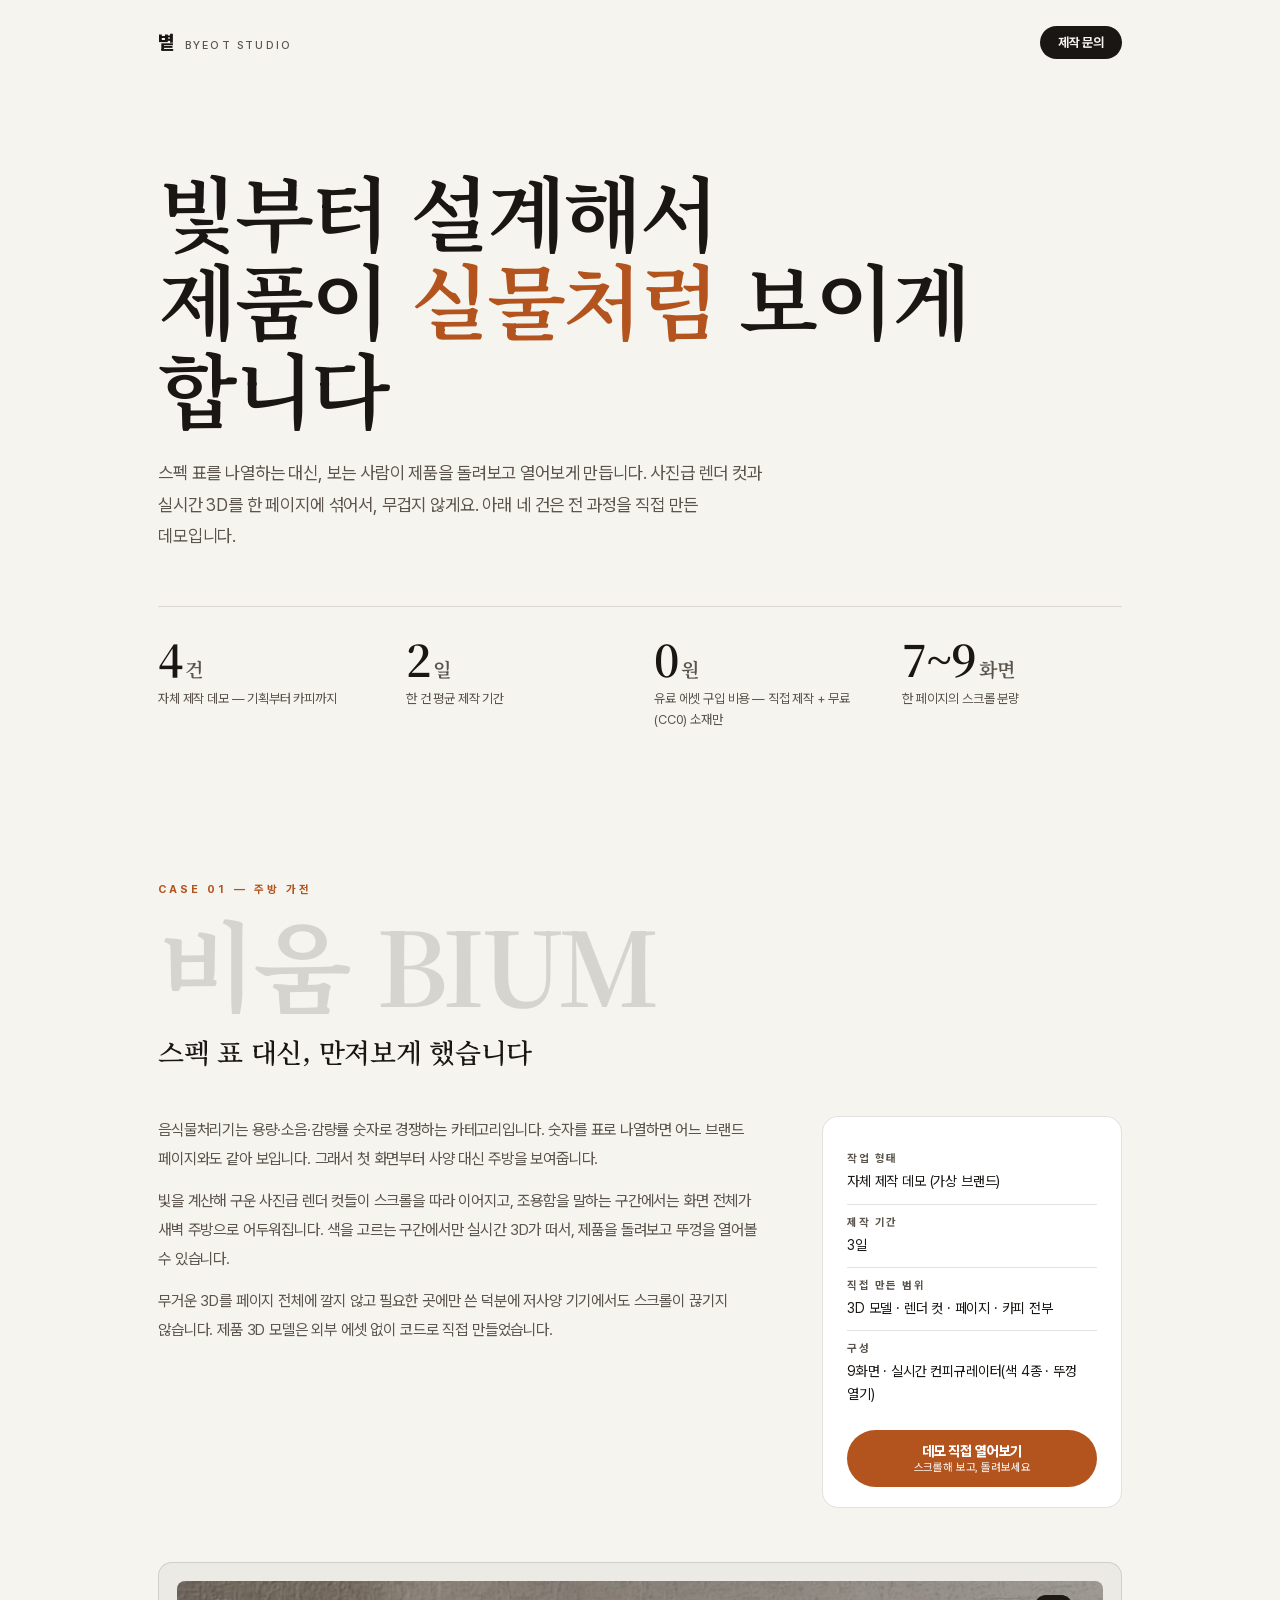
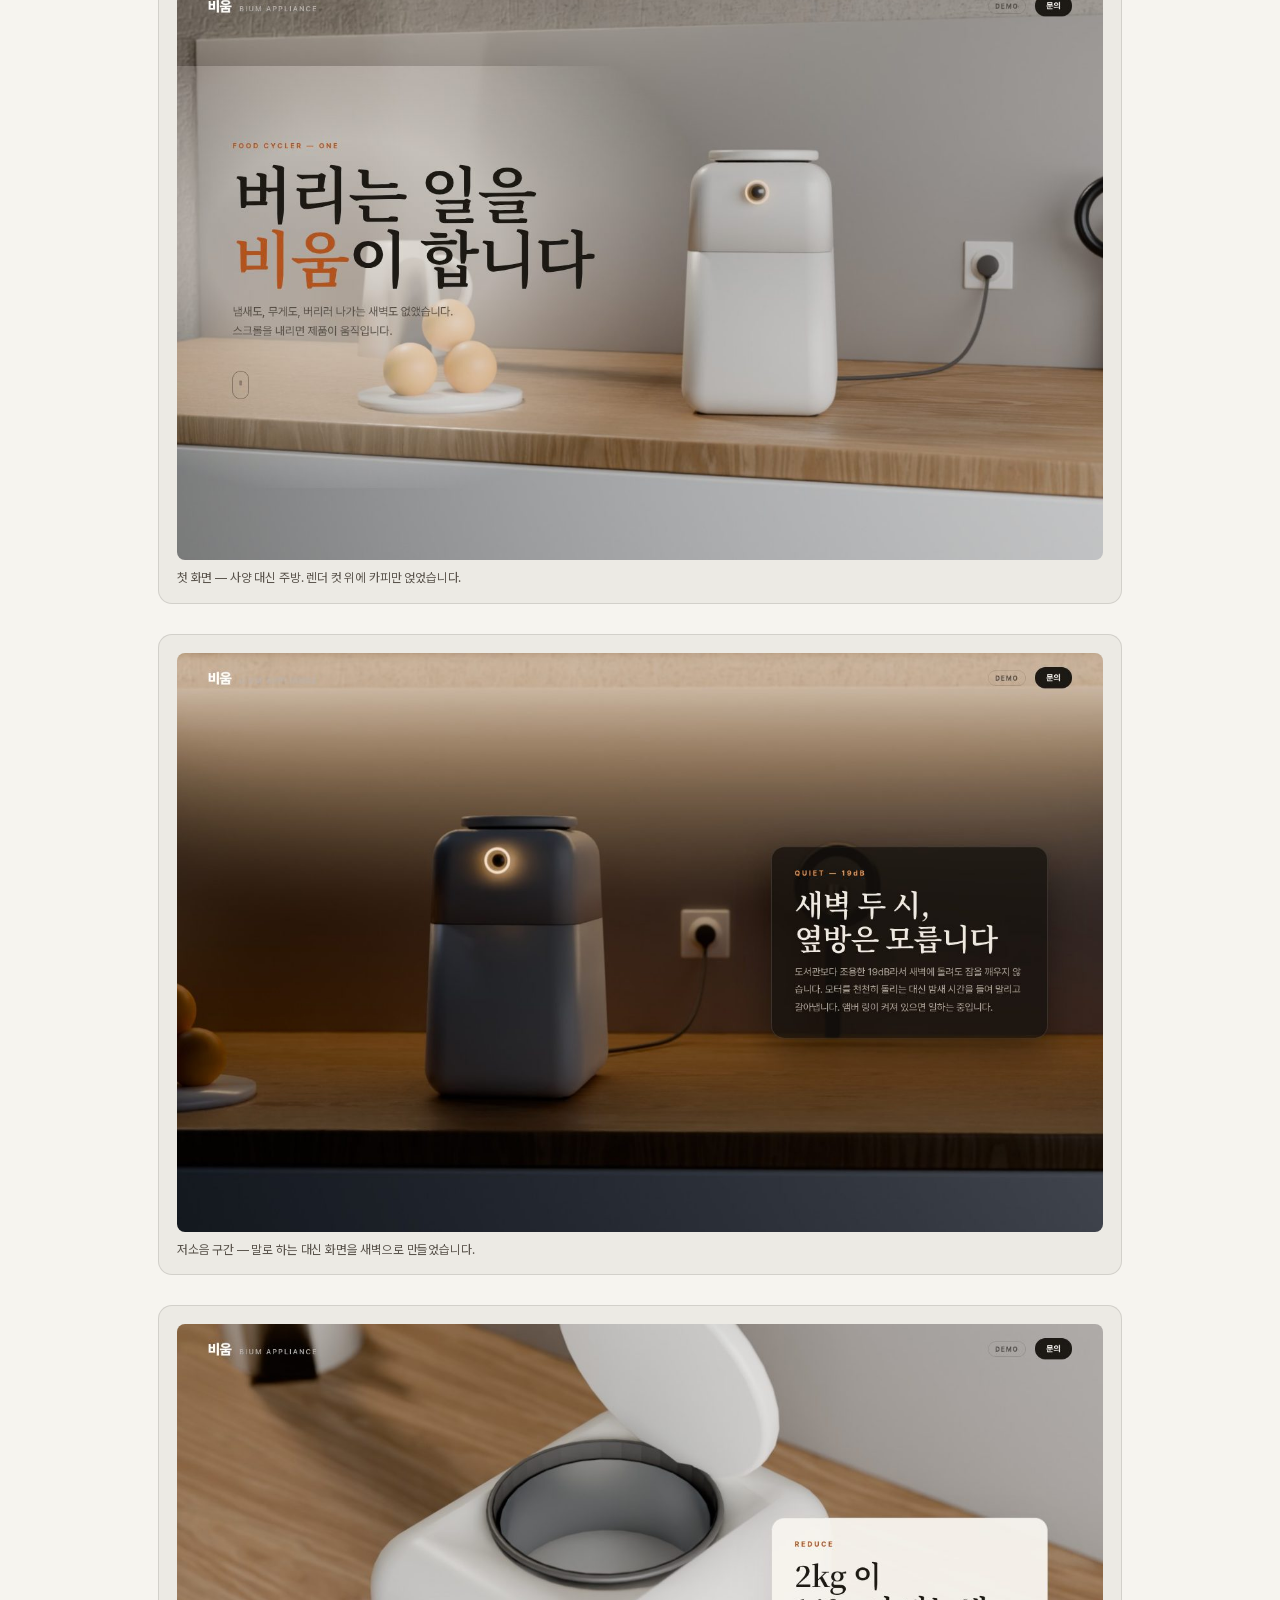
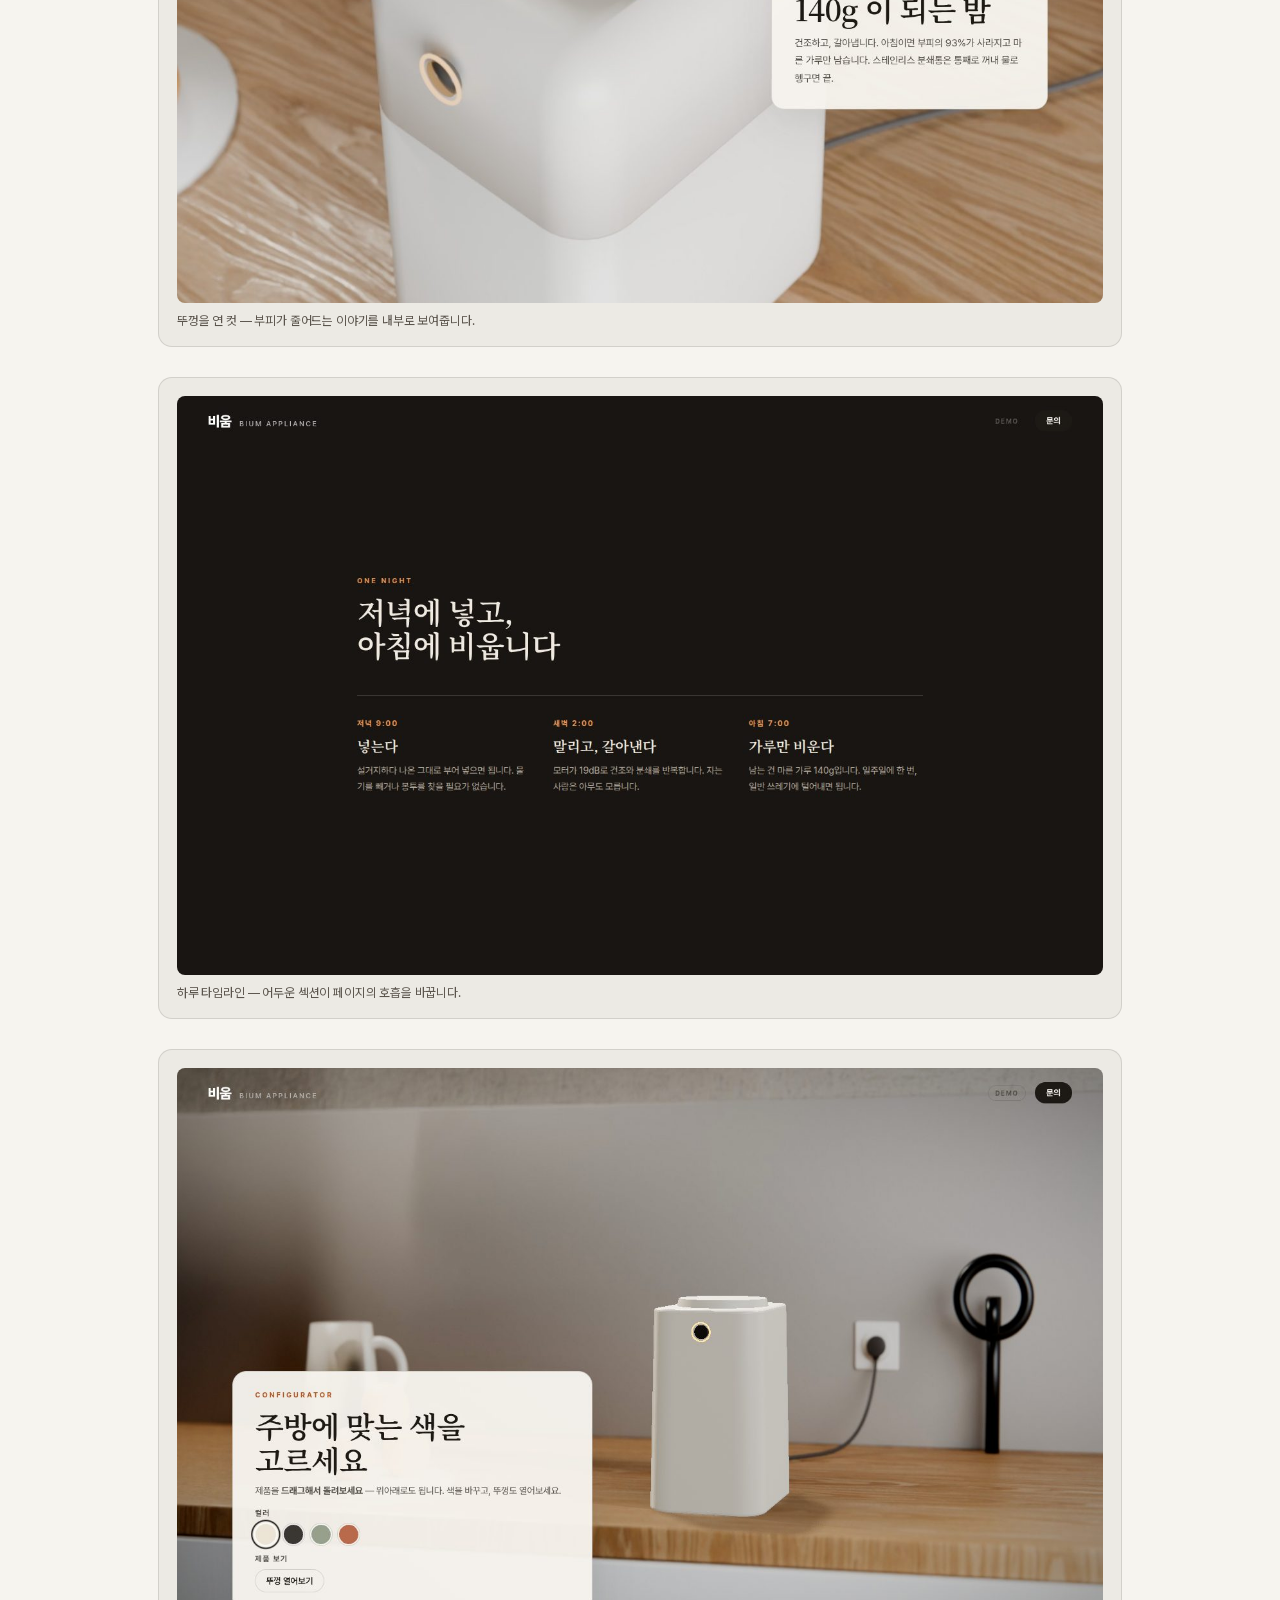
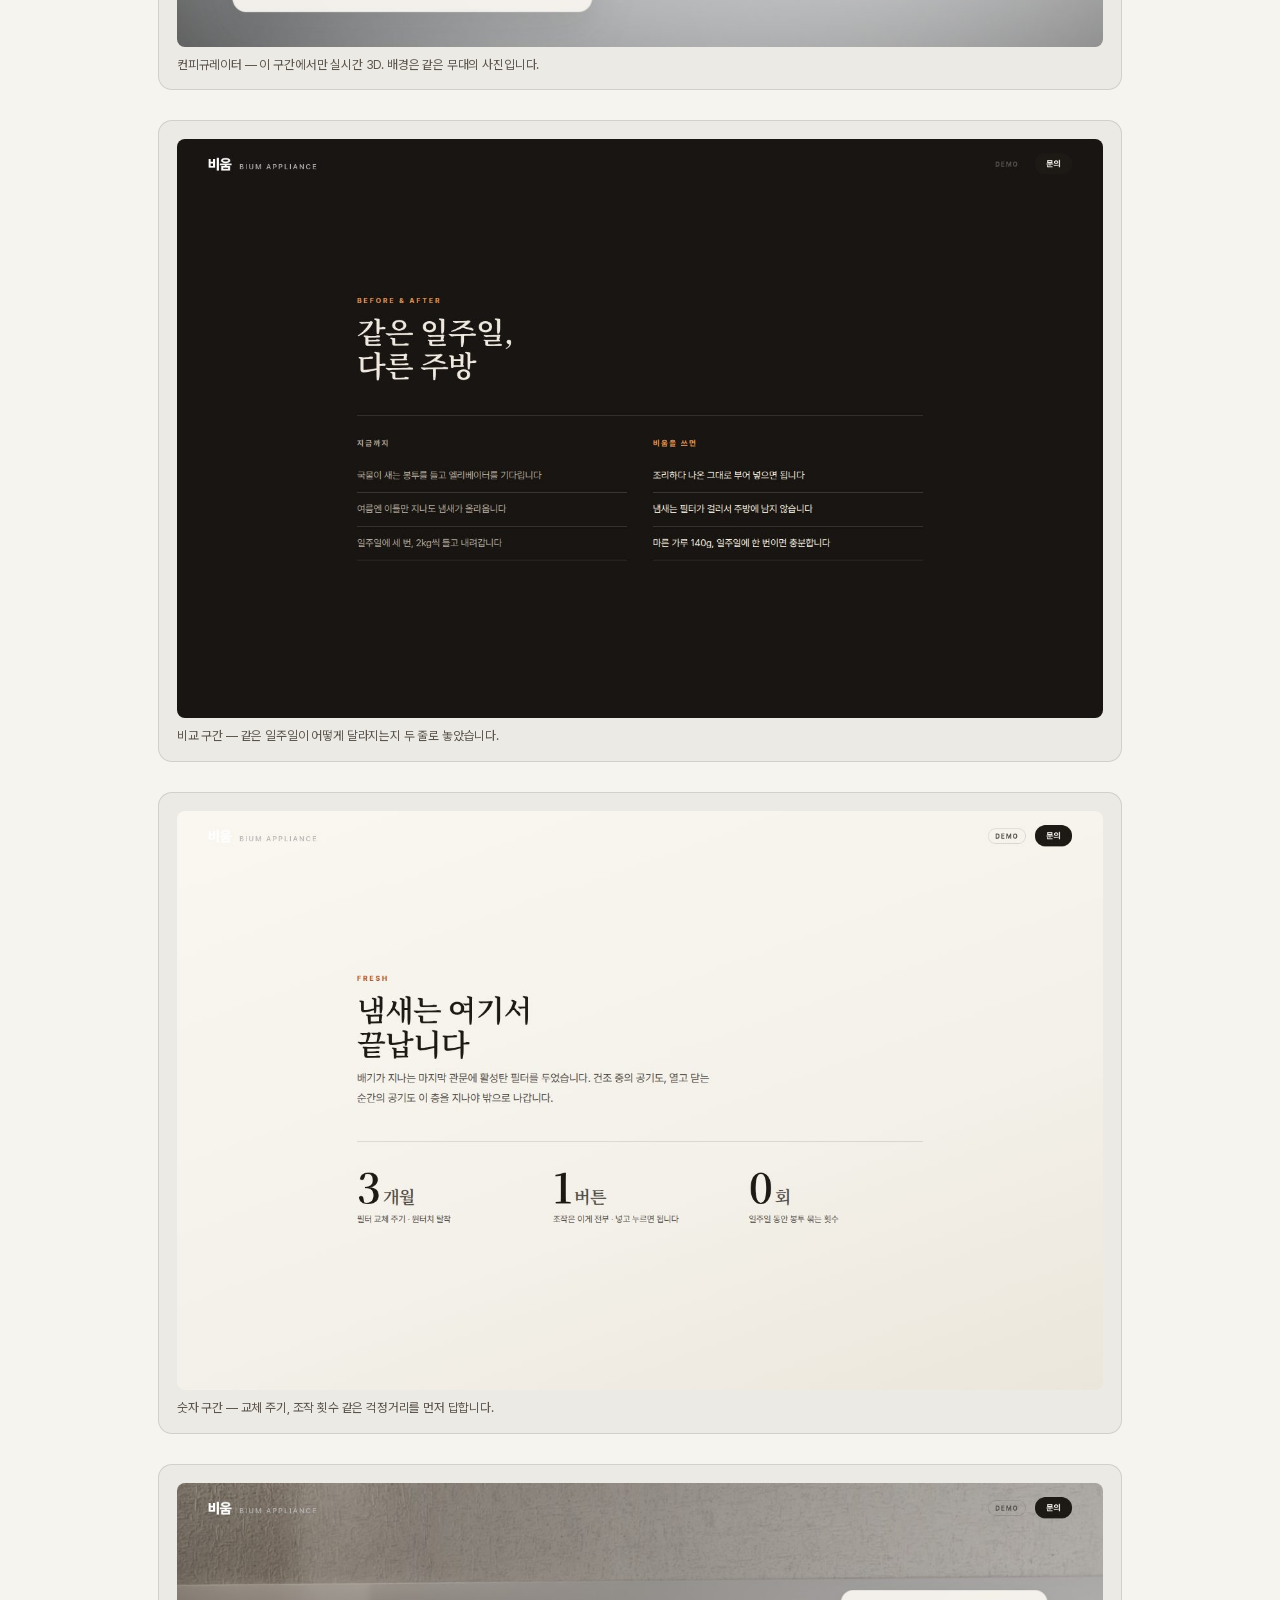
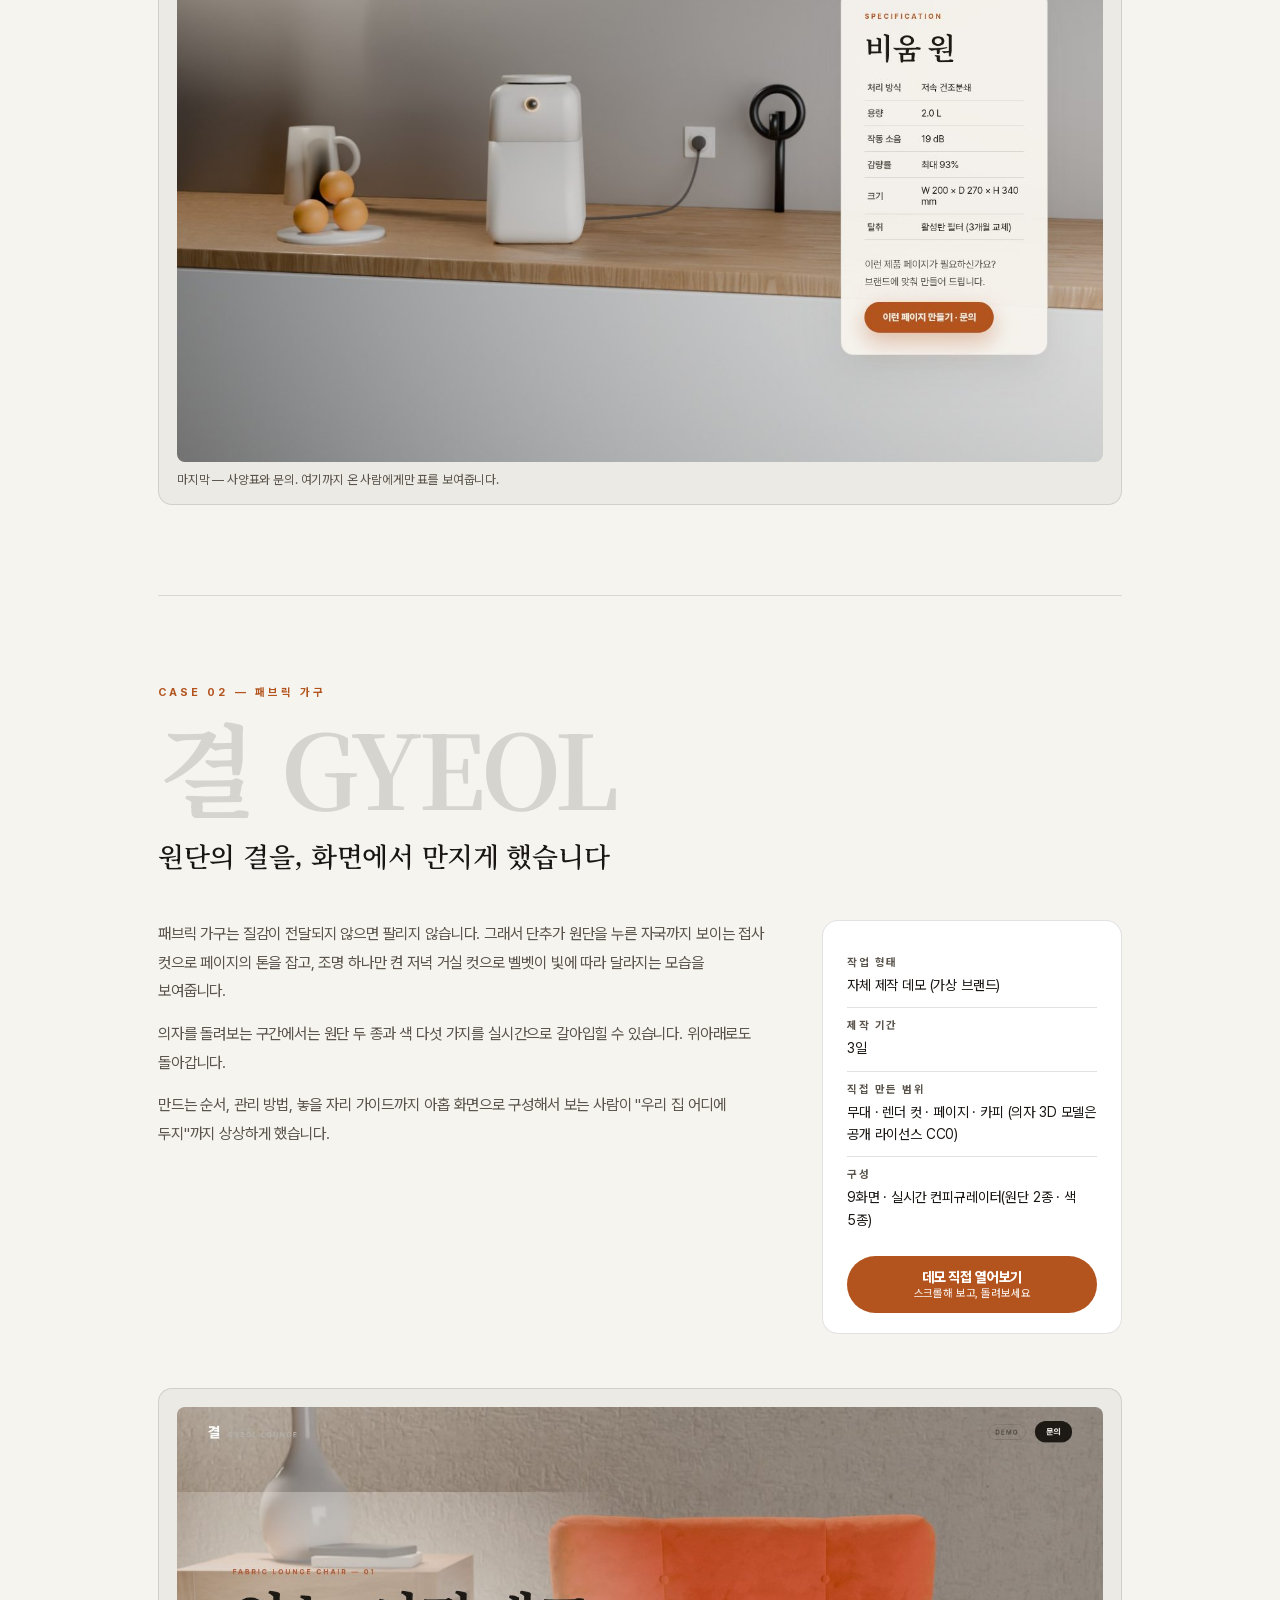
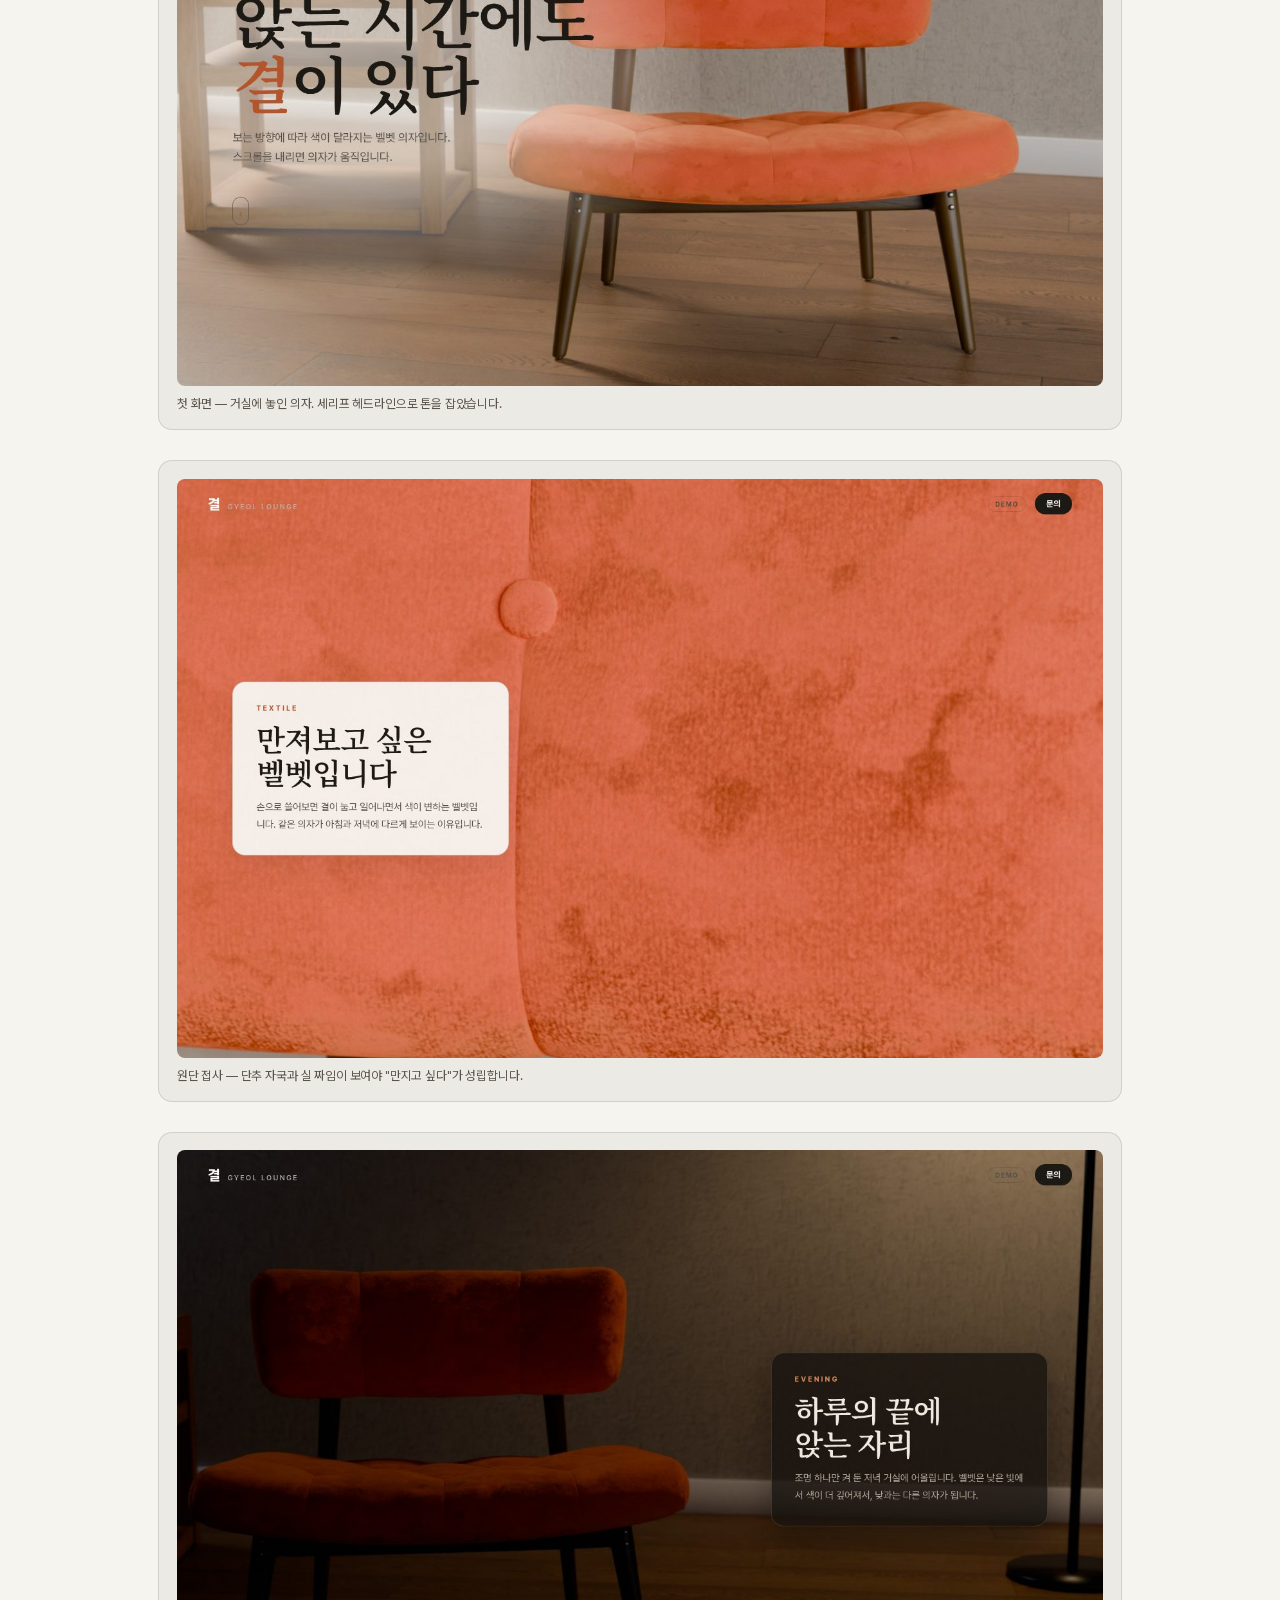
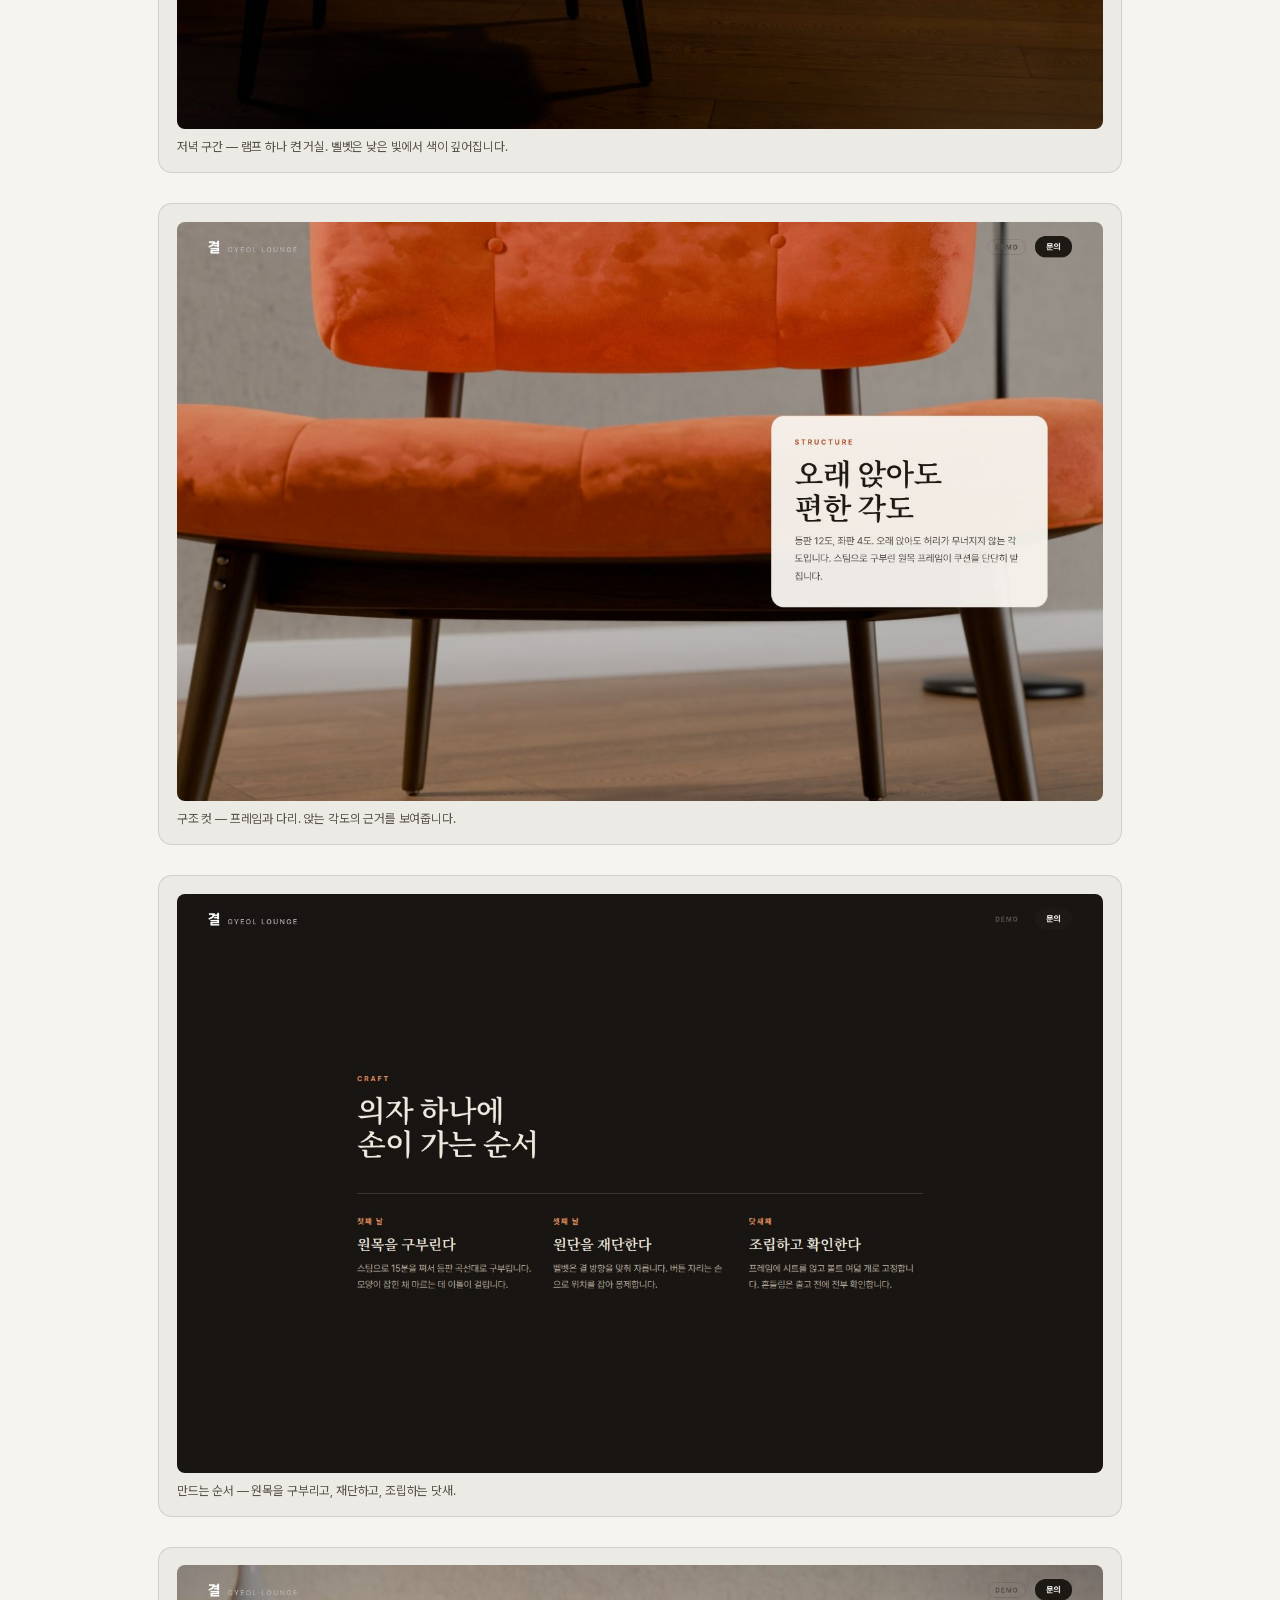
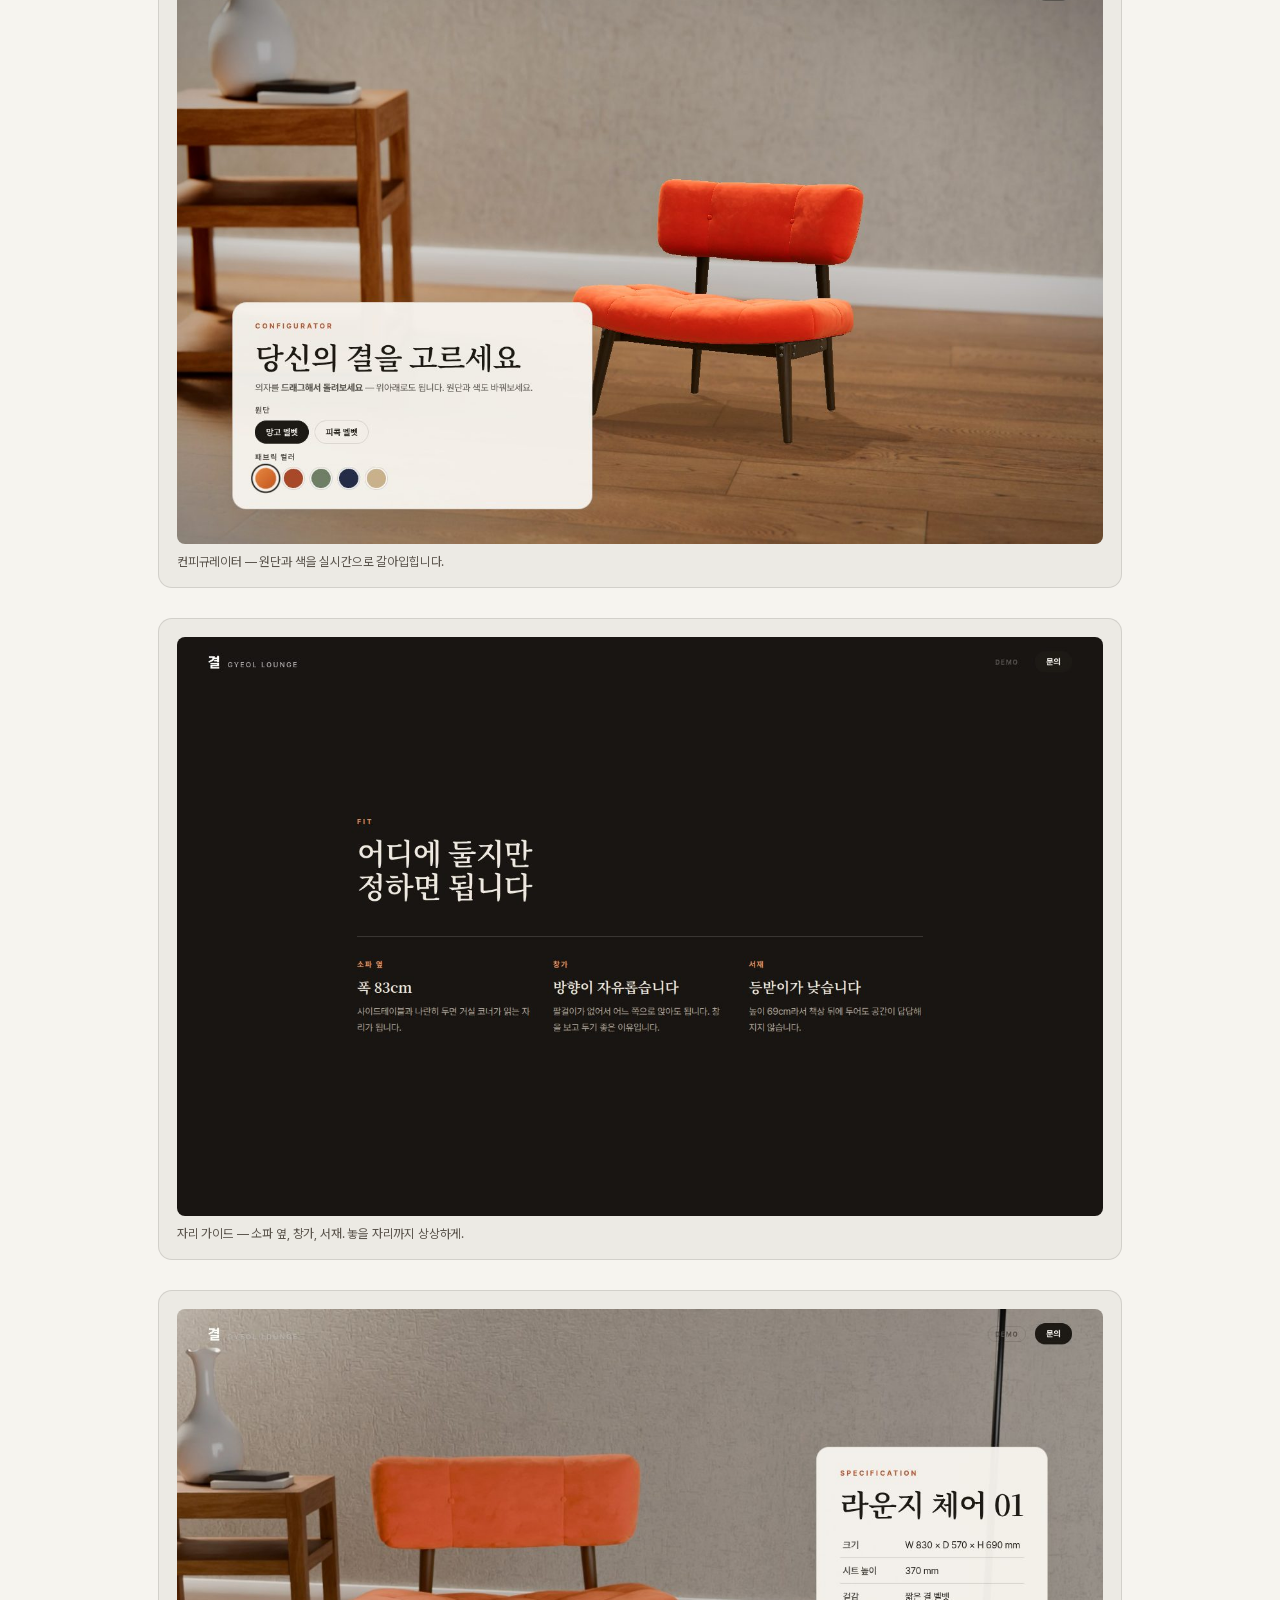
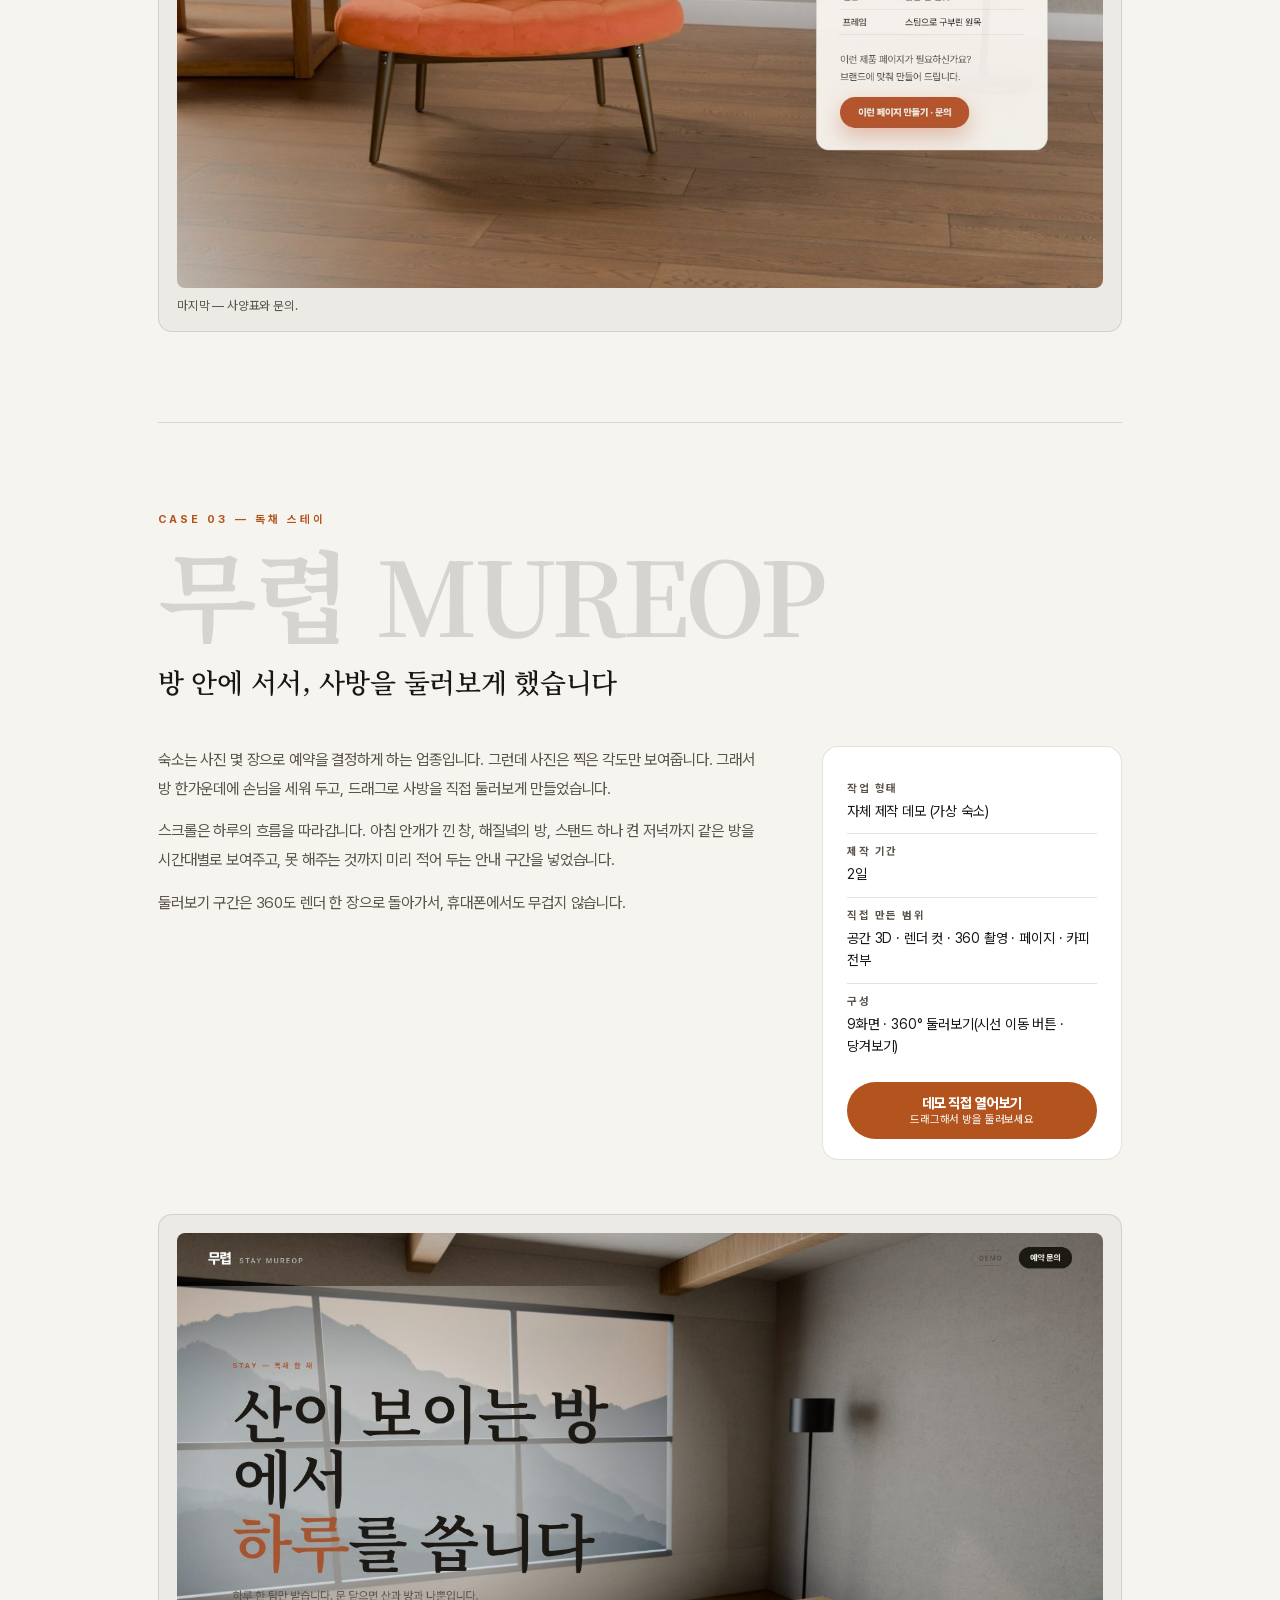
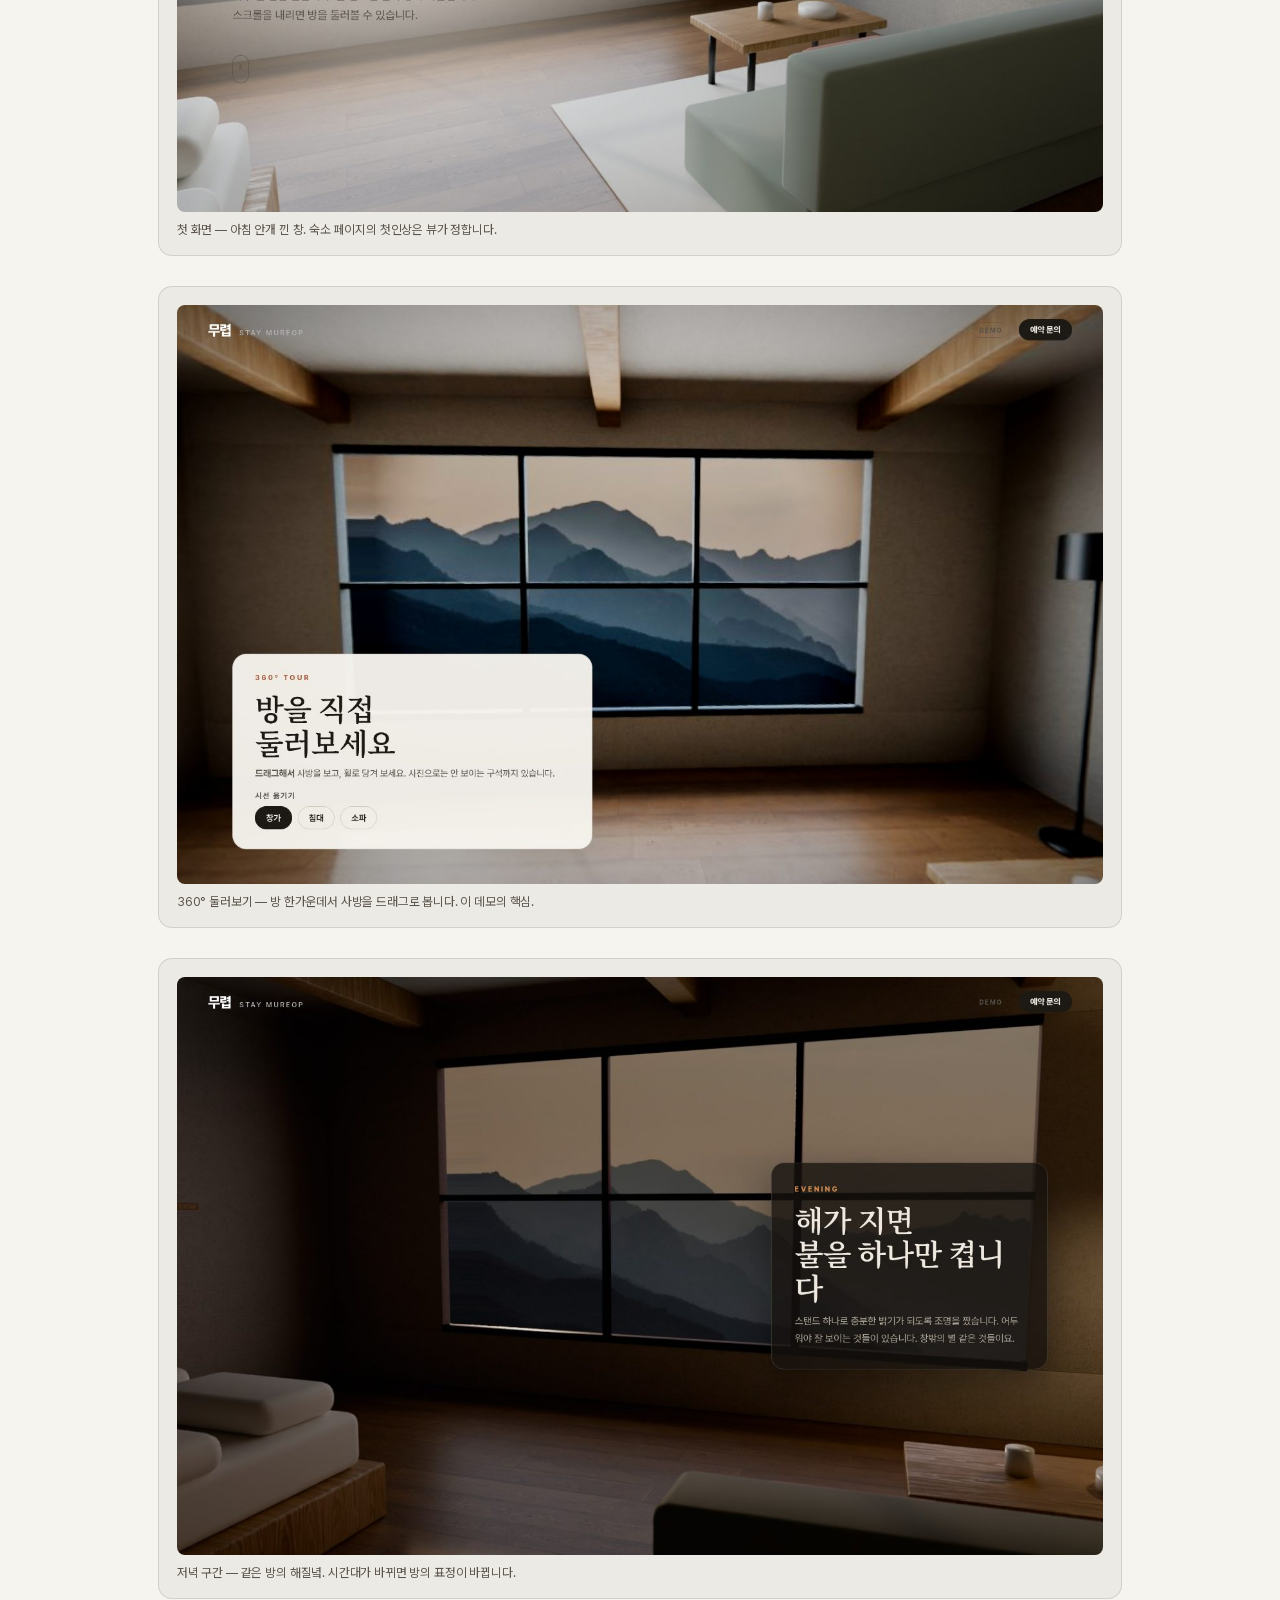
==== index.html @ 3738ecf6 "site: 볕 작업기록 + 데모 4종 정적 빌드 freelance-studio main 8218c4c 기준 scripts/build-site.sh 산출물.  Co-Authored-" ====
<!doctype html>
<html lang="ko">
<head>
  <meta charset="utf-8" />
  <meta name="viewport" content="width=device-width, initial-scale=1" />
  <title>볕 BYEOT</title>
  <meta name="description" content="볕 BYEOT — 빛부터 설계해서 제품이 실물처럼 보이게 하는 인터랙티브 페이지 스튜디오" />
  <link rel="icon" href="data:image/svg+xml,%3Csvg xmlns='http://www.w3.org/2000/svg' viewBox='0 0 100 100'%3E%3Ctext y='0.9em' font-size='90'%3E%E2%98%80%EF%B8%8F%3C/text%3E%3C/svg%3E" />
  <style>
    @font-face {
      font-family: "Pretendard";
      src: url("fonts/PretendardVariable.woff2") format("woff2-variations");
      font-weight: 45 920;
      font-display: swap;
    }
    @font-face {
      font-family: "CaseSerif";
      src: url("fonts/CaseSerif.woff2") format("woff2-variations");
      font-weight: 200 900;
      font-display: swap;
    }

    :root {
      --paper: #f6f4ef;
      --card: #ffffff;
      --ink: #191613;
      --ink-soft: #5a544c;
      --line: rgba(25, 22, 19, 0.12);
      --accent: #b3541e;
      --night: #161310;
      --night-ink: #f0e9df;
      --night-soft: #b0a698;
    }
    * { margin: 0; padding: 0; box-sizing: border-box; }
    html { scroll-behavior: smooth; }
    body {
      font-family: "Pretendard", "Apple SD Gothic Neo", "Malgun Gothic", sans-serif;
      background: var(--paper); color: var(--ink);
      letter-spacing: -0.01em;
      word-break: keep-all;
    }
    ::selection { background: rgba(179, 84, 30, 0.2); }

    .wrap { max-width: 1060px; margin: 0 auto; padding: 0 clamp(20px, 4vw, 48px); }

    /* ---------- 상단 ---------- */
    header.top {
      display: flex; align-items: center; justify-content: space-between;
      padding: 26px 0;
    }
    .brand { font-weight: 800; font-size: 19px; letter-spacing: -0.03em; }
    .brand span { color: var(--ink-soft); font-weight: 500; font-size: 11px; letter-spacing: 0.2em; margin-left: 8px; }
    .top a.mail {
      font-size: 13px; font-weight: 700; text-decoration: none;
      color: var(--paper); background: var(--ink); padding: 9px 18px; border-radius: 999px;
    }

    /* ---------- 인트로 ---------- */
    .intro { padding: clamp(48px, 9vh, 110px) 0 clamp(40px, 7vh, 80px); }
    .intro h1 {
      font-family: "CaseSerif", "Pretendard", serif;
      font-size: clamp(42px, 6.4vw, 84px); line-height: 1.08; font-weight: 640;
      letter-spacing: -0.03em; max-width: 900px;
    }
    .intro h1 em { font-style: normal; color: var(--accent); }
    .intro .lede {
      margin-top: 26px; max-width: 620px;
      font-size: clamp(15px, 1.5vw, 17.5px); line-height: 1.8; color: var(--ink-soft);
    }
    .facts {
      display: grid; grid-template-columns: repeat(4, 1fr); gap: 28px;
      margin-top: clamp(36px, 6vh, 64px); border-top: 1px solid var(--line); padding-top: 30px;
    }
    .fact-num {
      font-family: "CaseSerif", "Pretendard", serif;
      font-size: clamp(30px, 3.4vw, 48px); font-weight: 640; line-height: 1;
      letter-spacing: -0.02em;
    }
    .fact-num span { font-size: 0.44em; margin-left: 3px; color: var(--ink-soft); }
    .fact-label { margin-top: 9px; font-size: 13px; line-height: 1.55; color: var(--ink-soft); }

    /* ---------- 케이스 ---------- */
    .case { padding: clamp(56px, 10vh, 130px) 0 0; }
    .case-head { max-width: 900px; }
    .case-no {
      font-size: 11px; font-weight: 700; letter-spacing: 0.28em; color: var(--accent);
      margin-bottom: 16px;
    }
    .case-title {
      font-family: "CaseSerif", "Pretendard", serif;
      font-size: clamp(48px, 8vw, 108px); line-height: 1.0; font-weight: 660;
      letter-spacing: -0.04em;
    }
    .case-tag {
      margin-top: 18px; font-family: "CaseSerif", "Pretendard", serif;
      font-size: clamp(19px, 2.1vw, 27px); font-weight: 560; letter-spacing: -0.01em;
      color: var(--ink);
    }

    .case-body {
      display: grid; grid-template-columns: minmax(0, 1fr) 300px; gap: clamp(28px, 4vw, 64px);
      margin-top: clamp(30px, 5vh, 56px); align-items: start;
    }
    .case-desc { font-size: 15.5px; line-height: 1.85; color: var(--ink-soft); max-width: 640px; }
    .case-desc p + p { margin-top: 14px; }

    .case-meta {
      position: sticky; top: 28px;
      border: 1px solid var(--line); border-radius: 16px; background: var(--card);
      padding: 24px 24px 20px;
    }
    .meta-row { padding: 11px 0; border-bottom: 1px solid var(--line); }
    .meta-row:last-of-type { border-bottom: 0; }
    .meta-k { font-size: 11px; font-weight: 700; letter-spacing: 0.14em; color: var(--ink-soft); margin-bottom: 5px; }
    .meta-v { font-size: 14px; line-height: 1.6; }
    .case-meta .open {
      display: block; text-align: center; margin-top: 14px;
      font-size: 14px; font-weight: 800; text-decoration: none;
      color: #fff; background: var(--accent); padding: 13px 16px; border-radius: 999px;
    }
    .case-meta .open small { display: block; font-weight: 500; font-size: 11px; opacity: 0.85; margin-top: 2px; }

    .shots { margin-top: clamp(36px, 6vh, 60px); display: grid; gap: clamp(18px, 2.6vw, 30px); }
    .shot {
      background: #eceae4; border: 1px solid var(--line); border-radius: 14px;
      padding: clamp(10px, 1.4vw, 18px);
    }
    .shot img { display: block; width: 100%; height: auto; border-radius: 8px; }
    .shot figcaption { margin-top: 10px; font-size: 12.5px; color: var(--ink-soft); }

    .case + .case { border-top: 1px solid var(--line); margin-top: clamp(56px, 10vh, 120px); }

    /* ---------- 텍스트 채움 (스크롤 연동) ---------- */
    [data-fill] {
      --fill-on: var(--ink);
      --fill-off: rgba(25, 22, 19, 0.14);
      background-image: linear-gradient(90deg, var(--fill-on) var(--p, 0%), var(--fill-off) var(--p, 0%));
      -webkit-background-clip: text;
      background-clip: text;
      -webkit-text-fill-color: transparent;
    }
    @media (prefers-reduced-motion: reduce) { [data-fill] { --p: 100% !important; } }

    /* ---------- FAQ ---------- */
    .faq {
      border-top: 1px solid var(--line);
      margin-top: clamp(56px, 10vh, 120px); padding-top: clamp(48px, 8vh, 100px);
    }
    .faq h2 {
      font-family: "CaseSerif", "Pretendard", serif;
      font-size: clamp(30px, 4.2vw, 54px); line-height: 1.12; font-weight: 640;
      letter-spacing: -0.03em;
    }
    .faq .sub { margin-top: 16px; font-size: 15.5px; line-height: 1.8; color: var(--ink-soft); max-width: 560px; }
    .faq-list { margin-top: clamp(28px, 4vh, 44px); border-top: 1px solid var(--line); }
    .faq details { border-bottom: 1px solid var(--line); }
    .faq summary {
      padding: 19px 44px 19px 0; cursor: pointer; list-style: none;
      font-size: clamp(15px, 1.6vw, 17px); font-weight: 700; position: relative;
    }
    .faq summary::-webkit-details-marker { display: none; }
    .faq summary::after {
      content: "+"; position: absolute; right: 8px; top: 50%; transform: translateY(-50%);
      font-size: 21px; font-weight: 400; color: var(--ink-soft);
    }
    .faq details[open] summary::after { content: "\2212"; }
    .faq details[open] summary { color: var(--accent); }
    .faq .a {
      padding: 0 44px 24px 0; font-size: 15px; line-height: 1.85;
      color: var(--ink-soft); max-width: 720px;
    }

    /* ---------- 다크 CTA ---------- */
    .contact {
      margin-top: clamp(70px, 12vh, 150px);
      background: var(--night); color: var(--night-ink);
      padding: clamp(60px, 11vh, 130px) 0;
    }
    .contact h2 {
      font-family: "CaseSerif", "Pretendard", serif;
      font-size: clamp(34px, 5vw, 64px); line-height: 1.12; font-weight: 640;
      letter-spacing: -0.03em; max-width: 760px;
    }
    .contact p { margin-top: 20px; font-size: 15.5px; line-height: 1.8; color: var(--night-soft); max-width: 560px; }
    .contact .mail-big {
      display: inline-block; margin-top: 30px;
      font-size: 15px; font-weight: 800; text-decoration: none;
      color: var(--night); background: var(--night-ink); padding: 15px 30px; border-radius: 999px;
    }

    footer.foot { padding: 26px 0 40px; }
    footer.foot p { font-size: 12.5px; line-height: 1.8; color: var(--ink-soft); }

    @media (max-width: 820px) {
      .facts { grid-template-columns: repeat(2, 1fr); gap: 22px; }
      .case-body { grid-template-columns: 1fr; }
      .case-meta { position: static; }
    }
  </style>
</head>
<body>
  <div class="wrap">
    <header class="top">
      <div class="brand">볕 <span>BYEOT STUDIO</span></div>
      <a class="mail" href="mailto:fa0509@naver.com?subject=%EC%9D%B8%ED%84%B0%EB%9E%99%ED%8B%B0%EB%B8%8C%20%EC%9B%B9%20%EC%A0%9C%EC%9E%91%20%EB%AC%B8%EC%9D%98">제작 문의</a>
    </header>

    <!-- 인트로 -->
    <section class="intro">
      <h1>빛부터 설계해서<br />제품이 <em>실물처럼</em> 보이게 합니다</h1>
      <p class="lede">스펙 표를 나열하는 대신, 보는 사람이 제품을 돌려보고 열어보게 만듭니다.
      사진급 렌더 컷과 실시간 3D를 한 페이지에 섞어서, 무겁지 않게요.
      아래 네 건은 전 과정을 직접 만든 데모입니다.</p>
      <div class="facts">
        <div class="fact"><p class="fact-num">4<span>건</span></p><p class="fact-label">자체 제작 데모 — 기획부터 카피까지</p></div>
        <div class="fact"><p class="fact-num">2<span>일</span></p><p class="fact-label">한 건 평균 제작 기간</p></div>
        <div class="fact"><p class="fact-num">0<span>원</span></p><p class="fact-label">유료 에셋 구입 비용 — 직접 제작 + 무료(CC0) 소재만</p></div>
        <div class="fact"><p class="fact-num">7~9<span>화면</span></p><p class="fact-label">한 페이지의 스크롤 분량</p></div>
      </div>
    </section>

    <!-- 케이스 1: 비움 -->
    <section class="case" id="bium">
      <div class="case-head">
        <p class="case-no">CASE 01 — 주방 가전</p>
        <h2 class="case-title" data-fill>비움 BIUM</h2>
        <p class="case-tag">스펙 표 대신, 만져보게 했습니다</p>
      </div>
      <div class="case-body">
        <div class="case-desc">
          <p>음식물처리기는 용량·소음·감량률 숫자로 경쟁하는 카테고리입니다.
          숫자를 표로 나열하면 어느 브랜드 페이지와도 같아 보입니다.
          그래서 첫 화면부터 사양 대신 주방을 보여줍니다.</p>
          <p>빛을 계산해 구운 사진급 렌더 컷들이 스크롤을 따라 이어지고,
          조용함을 말하는 구간에서는 화면 전체가 새벽 주방으로 어두워집니다.
          색을 고르는 구간에서만 실시간 3D가 떠서, 제품을 돌려보고 뚜껑을 열어볼 수 있습니다.</p>
          <p>무거운 3D를 페이지 전체에 깔지 않고 필요한 곳에만 쓴 덕분에
          저사양 기기에서도 스크롤이 끊기지 않습니다.
          제품 3D 모델은 외부 에셋 없이 코드로 직접 만들었습니다.</p>
        </div>
        <aside class="case-meta">
          <div class="meta-row"><p class="meta-k">작업 형태</p><p class="meta-v">자체 제작 데모 (가상 브랜드)</p></div>
          <div class="meta-row"><p class="meta-k">제작 기간</p><p class="meta-v">3일</p></div>
          <div class="meta-row"><p class="meta-k">직접 만든 범위</p><p class="meta-v">3D 모델 · 렌더 컷 · 페이지 · 카피 전부</p></div>
          <div class="meta-row"><p class="meta-k">구성</p><p class="meta-v">9화면 · 실시간 컨피규레이터(색 4종 · 뚜껑 열기)</p></div>
          <a class="open" href="bium/" target="_blank" rel="noopener">데모 직접 열어보기<small>스크롤해 보고, 돌려보세요</small></a>
        </aside>
      </div>
      <div class="shots">
        <figure class="shot"><img src="shots/bium-hero.jpg" alt="비움 첫 화면" /><figcaption>첫 화면 — 사양 대신 주방. 렌더 컷 위에 카피만 얹었습니다.</figcaption></figure>
        <figure class="shot"><img src="shots/bium-night.jpg" alt="새벽 구간" /><figcaption>저소음 구간 — 말로 하는 대신 화면을 새벽으로 만들었습니다.</figcaption></figure>
        <figure class="shot"><img src="shots/bium-detail.jpg" alt="내부 구간" /><figcaption>뚜껑을 연 컷 — 부피가 줄어드는 이야기를 내부로 보여줍니다.</figcaption></figure>
        <figure class="shot"><img src="shots/bium-cycle.jpg" alt="하루 타임라인" /><figcaption>하루 타임라인 — 어두운 섹션이 페이지의 호흡을 바꿉니다.</figcaption></figure>
        <figure class="shot"><img src="shots/bium-config.jpg" alt="컨피규레이터" /><figcaption>컨피규레이터 — 이 구간에서만 실시간 3D. 배경은 같은 무대의 사진입니다.</figcaption></figure>
        <figure class="shot"><img src="shots/bium-compare.jpg" alt="비교 구간" /><figcaption>비교 구간 — 같은 일주일이 어떻게 달라지는지 두 줄로 놓았습니다.</figcaption></figure>
        <figure class="shot"><img src="shots/bium-filter.jpg" alt="필터 구간" /><figcaption>숫자 구간 — 교체 주기, 조작 횟수 같은 걱정거리를 먼저 답합니다.</figcaption></figure>
        <figure class="shot"><img src="shots/bium-specs.jpg" alt="사양과 문의" /><figcaption>마지막 — 사양표와 문의. 여기까지 온 사람에게만 표를 보여줍니다.</figcaption></figure>
      </div>
    </section>

    <!-- 케이스 2: 결 -->
    <section class="case" id="gyeol">
      <div class="case-head">
        <p class="case-no">CASE 02 — 패브릭 가구</p>
        <h2 class="case-title" data-fill>결 GYEOL</h2>
        <p class="case-tag">원단의 결을, 화면에서 만지게 했습니다</p>
      </div>
      <div class="case-body">
        <div class="case-desc">
          <p>패브릭 가구는 질감이 전달되지 않으면 팔리지 않습니다.
          그래서 단추가 원단을 누른 자국까지 보이는 접사 컷으로 페이지의 톤을 잡고,
          조명 하나만 켠 저녁 거실 컷으로 벨벳이 빛에 따라 달라지는 모습을 보여줍니다.</p>
          <p>의자를 돌려보는 구간에서는 원단 두 종과 색 다섯 가지를
          실시간으로 갈아입힐 수 있습니다. 위아래로도 돌아갑니다.</p>
          <p>만드는 순서, 관리 방법, 놓을 자리 가이드까지 아홉 화면으로 구성해서
          보는 사람이 "우리 집 어디에 두지"까지 상상하게 했습니다.</p>
        </div>
        <aside class="case-meta">
          <div class="meta-row"><p class="meta-k">작업 형태</p><p class="meta-v">자체 제작 데모 (가상 브랜드)</p></div>
          <div class="meta-row"><p class="meta-k">제작 기간</p><p class="meta-v">3일</p></div>
          <div class="meta-row"><p class="meta-k">직접 만든 범위</p><p class="meta-v">무대 · 렌더 컷 · 페이지 · 카피 (의자 3D 모델은 공개 라이선스 CC0)</p></div>
          <div class="meta-row"><p class="meta-k">구성</p><p class="meta-v">9화면 · 실시간 컨피규레이터(원단 2종 · 색 5종)</p></div>
          <a class="open" href="gyeol/" target="_blank" rel="noopener">데모 직접 열어보기<small>스크롤해 보고, 돌려보세요</small></a>
        </aside>
      </div>
      <div class="shots">
        <figure class="shot"><img src="shots/gyeol-hero.jpg" alt="결 첫 화면" /><figcaption>첫 화면 — 거실에 놓인 의자. 세리프 헤드라인으로 톤을 잡았습니다.</figcaption></figure>
        <figure class="shot"><img src="shots/gyeol-craft.jpg" alt="원단 접사" /><figcaption>원단 접사 — 단추 자국과 실 짜임이 보여야 "만지고 싶다"가 성립합니다.</figcaption></figure>
        <figure class="shot"><img src="shots/gyeol-night.jpg" alt="저녁 거실" /><figcaption>저녁 구간 — 램프 하나 켠 거실. 벨벳은 낮은 빛에서 색이 깊어집니다.</figcaption></figure>
        <figure class="shot"><img src="shots/gyeol-detail.jpg" alt="구조 컷" /><figcaption>구조 컷 — 프레임과 다리. 앉는 각도의 근거를 보여줍니다.</figcaption></figure>
        <figure class="shot"><img src="shots/gyeol-story.jpg" alt="제작 공정" /><figcaption>만드는 순서 — 원목을 구부리고, 재단하고, 조립하는 닷새.</figcaption></figure>
        <figure class="shot"><img src="shots/gyeol-config.jpg" alt="컨피규레이터" /><figcaption>컨피규레이터 — 원단과 색을 실시간으로 갈아입힙니다.</figcaption></figure>
        <figure class="shot"><img src="shots/gyeol-fit.jpg" alt="자리 잡기" /><figcaption>자리 가이드 — 소파 옆, 창가, 서재. 놓을 자리까지 상상하게.</figcaption></figure>
        <figure class="shot"><img src="shots/gyeol-specs.jpg" alt="사양과 문의" /><figcaption>마지막 — 사양표와 문의.</figcaption></figure>
      </div>
    </section>

    <!-- 케이스 3: 무렵 -->
    <section class="case" id="mureop">
      <div class="case-head">
        <p class="case-no">CASE 03 — 독채 스테이</p>
        <h2 class="case-title" data-fill>무렵 MUREOP</h2>
        <p class="case-tag">방 안에 서서, 사방을 둘러보게 했습니다</p>
      </div>
      <div class="case-body">
        <div class="case-desc">
          <p>숙소는 사진 몇 장으로 예약을 결정하게 하는 업종입니다.
          그런데 사진은 찍은 각도만 보여줍니다. 그래서 방 한가운데에
          손님을 세워 두고, 드래그로 사방을 직접 둘러보게 만들었습니다.</p>
          <p>스크롤은 하루의 흐름을 따라갑니다. 아침 안개가 낀 창,
          해질녘의 방, 스탠드 하나 켠 저녁까지 같은 방을 시간대별로
          보여주고, 못 해주는 것까지 미리 적어 두는 안내 구간을 넣었습니다.</p>
          <p>둘러보기 구간은 360도 렌더 한 장으로 돌아가서,
          휴대폰에서도 무겁지 않습니다.</p>
        </div>
        <aside class="case-meta">
          <div class="meta-row"><p class="meta-k">작업 형태</p><p class="meta-v">자체 제작 데모 (가상 숙소)</p></div>
          <div class="meta-row"><p class="meta-k">제작 기간</p><p class="meta-v">2일</p></div>
          <div class="meta-row"><p class="meta-k">직접 만든 범위</p><p class="meta-v">공간 3D · 렌더 컷 · 360 촬영 · 페이지 · 카피 전부</p></div>
          <div class="meta-row"><p class="meta-k">구성</p><p class="meta-v">9화면 · 360° 둘러보기(시선 이동 버튼 · 당겨보기)</p></div>
          <a class="open" href="mureop/" target="_blank" rel="noopener">데모 직접 열어보기<small>드래그해서 방을 둘러보세요</small></a>
        </aside>
      </div>
      <div class="shots">
        <figure class="shot"><img src="shots/mureop-hero.jpg" alt="무렵 첫 화면" /><figcaption>첫 화면 — 아침 안개 낀 창. 숙소 페이지의 첫인상은 뷰가 정합니다.</figcaption></figure>
        <figure class="shot"><img src="shots/mureop-tour.jpg" alt="360 둘러보기" /><figcaption>360° 둘러보기 — 방 한가운데서 사방을 드래그로 봅니다. 이 데모의 핵심.</figcaption></figure>
        <figure class="shot"><img src="shots/mureop-evening.jpg" alt="저녁" /><figcaption>저녁 구간 — 같은 방의 해질녘. 시간대가 바뀌면 방의 표정이 바뀝니다.</figcaption></figure>
        <figure class="shot"><img src="shots/mureop-day.jpg" alt="하루 타임라인" /><figcaption>하루 타임라인 — 도착부터 아침 안개까지, 머무는 하루를 미리 보여줍니다.</figcaption></figure>
        <figure class="shot"><img src="shots/mureop-info.jpg" alt="안내" /><figcaption>안내 구간 — 못 해주는 것까지 미리 적습니다. 실망보다 낫습니다.</figcaption></figure>
        <figure class="shot"><img src="shots/mureop-bed.jpg" alt="침대" /><figcaption>침대 구간 — 낮게 눕는 침대. 누웠을 때의 눈높이까지 설명합니다.</figcaption></figure>
        <figure class="shot"><img src="shots/mureop-window.jpg" alt="창" /><figcaption>창 구간 — 벽 하나를 통째로 창으로. 공간의 근거를 보여줍니다.</figcaption></figure>
        <figure class="shot"><img src="shots/mureop-contact.jpg" alt="예약" /><figcaption>마지막 — 요약표와 예약 문의.</figcaption></figure>
      </div>
    </section>

    <!-- 케이스 4: 살림 -->
    <section class="case" id="sallim">
      <div class="case-head">
        <p class="case-no">CASE 04 — 리빙 셀렉트숍</p>
        <h2 class="case-title" data-fill>살림 SALLIM</h2>
        <p class="case-tag">상품을 골라서, 돌려보게 했습니다</p>
      </div>
      <div class="case-body">
        <div class="case-desc">
          <p>쇼핑몰 사진은 잘 나온 각도만 보여줍니다. 그래서 상품 목록에서
          카드를 누르면 3D 뷰어로 이어지게 만들었습니다. 뒷면도, 바닥도,
          쓰던 자국도 다 보입니다. 다른 데모 세 건이 "제품 하나" 페이지라면,
          이 건은 "여러 상품을 고르는" 쇼핑몰형 구조입니다.</p>
          <p>상품 여섯 가지가 전부 실물을 스캔한 3D 모델입니다.
          가죽 주름, 라탄 짜임, 청화 유약의 잔금까지 실물에서 그대로 왔고,
          무대의 마루와 회벽도 실사 텍스처입니다.</p>
          <p>3D는 대표 상품 3종만 켜서 페이지 전체가 10MB 아래로 떨어집니다.
          휴대폰에서도 목록을 훑고 상품을 돌려보는 데 무리가 없습니다.</p>
        </div>
        <aside class="case-meta">
          <div class="meta-row"><p class="meta-k">작업 형태</p><p class="meta-v">자체 제작 데모 (가상 셀렉트숍)</p></div>
          <div class="meta-row"><p class="meta-k">제작 기간</p><p class="meta-v">1일</p></div>
          <div class="meta-row"><p class="meta-k">직접 만든 범위</p><p class="meta-v">무대 렌더 · 페이지 · 카피 (상품 3D는 실물 스캔 CC0 소재)</p></div>
          <div class="meta-row"><p class="meta-k">구성</p><p class="meta-v">7화면 · 상품 그리드 + 3D 뷰어(상품 3종 스위처)</p></div>
          <a class="open" href="sallim/" target="_blank" rel="noopener">데모 직접 열어보기<small>상품을 골라 돌려보세요</small></a>
        </aside>
      </div>
      <div class="shots">
        <figure class="shot"><img src="shots/sallim-hero.jpg" alt="살림 첫 화면" /><figcaption>첫 화면 — 여섯 가지 물건이 놓인 쇼룸. 전부 실물 스캔입니다.</figcaption></figure>
        <figure class="shot"><img src="shots/sallim-collection.jpg" alt="상품 목록" /><figcaption>상품 목록 — 카드를 누르면 그 상품의 3D 뷰어로 이어집니다.</figcaption></figure>
        <figure class="shot"><img src="shots/sallim-config.jpg" alt="3D 뷰어" /><figcaption>3D 뷰어 — 버튼으로 상품을 바꿔가며 돌려봅니다. 이 데모의 핵심.</figcaption></figure>
        <figure class="shot"><img src="shots/sallim-about.jpg" alt="왜 3D 인가" /><figcaption>왜 3D 인가 — 숨긴 각도가 없다는 걸 숫자 세 개로 말합니다.</figcaption></figure>
        <figure class="shot"><img src="shots/sallim-leather.jpg" alt="가죽 접사" /><figcaption>가죽 접사 — 앉은 자국까지 그대로. 중고 가구의 이력을 팝니다.</figcaption></figure>
        <figure class="shot"><img src="shots/sallim-blue.jpg" alt="청화 접사" /><figcaption>도기 접사 — 유약 밑 잔금까지 보이면 "같은 것이 없다"가 성립합니다.</figcaption></figure>
        <figure class="shot"><img src="shots/sallim-contact.jpg" alt="안내와 문의" /><figcaption>마지막 — 취급·배송·교환 안내와 문의.</figcaption></figure>
      </div>
    </section>

    <!-- FAQ -->
    <section class="faq" id="faq">
      <h2>자주 묻는 질문</h2>
      <p class="sub">문의 전에 많이들 물어보시는 것들을 먼저 적어 두었습니다.
      여기 없는 게 있으면 메일로 물어보셔도 됩니다.</p>
      <div class="faq-list">
        <details>
          <summary>혼자 만드시나요? 에이전시와 뭐가 다른가요</summary>
          <p class="a">기획부터 3D, 렌더, 코드, 문구까지 제가 다 합니다. 중간 전달 과정이 없어서 수정이 빠르고, 같은 예산이면 화면에 더 많이 씁니다. 대신 동시에 여러 건을 받지 않습니다. 진행 중인 건이 있으면 일정을 먼저 말씀드립니다.</p>
        </details>
        <details>
          <summary>3D를 넣으면 페이지가 느려지지 않나요</summary>
          <p class="a">그래서 페이지 전체에 3D를 깔지 않습니다. 스크롤로 읽는 구간은 미리 구워 둔 사진으로 채우고, 직접 돌려보는 구간에서만 3D를 띄웁니다. 위 데모 두 건이 그렇게 만들어졌고, 오래된 노트북에서도 스크롤이 끊기지 않습니다.</p>
        </details>
        <details>
          <summary>제품 3D 모델이 없는데 가능한가요</summary>
          <p class="a">없어도 됩니다. 도면이나 실측 치수, 사방에서 찍은 사진 몇 장이면 모델을 만듭니다. 위 비움 데모의 제품이 그렇게 나왔습니다. 모델링 비용은 형태가 얼마나 복잡한지에 따라 달라집니다.</p>
        </details>
        <details>
          <summary>사진만 있어도 되나요</summary>
          <p class="a">됩니다. 3D 없이 사진과 스크롤 연출만으로 만드는 쪽이 더 잘 맞는 업종도 많습니다. 좋은 사진이 이미 있다면 그걸 살리는 게 먼저입니다.</p>
        </details>
        <details>
          <summary>3D가 꼭 필요한가요</summary>
          <p class="a">아니요. 돌려봐야 이해되는 물건일 때만 값을 합니다. 옷이나 음식처럼 실제 사진이 더 강한 제품에는 권하지 않습니다. 문의 때 어느 쪽이 맞을지 같이 정합니다.</p>
        </details>
        <details>
          <summary>제작 기간은 얼마나 걸리나요</summary>
          <p class="a">한 페이지 기준으로 2주 정도 봅니다. 위 데모는 사흘 만에 만들었지만, 실제 의뢰는 자료를 받고 문구를 맞추는 시간이 더 듭니다. 급하시면 일정을 먼저 알려주세요.</p>
        </details>
        <details>
          <summary>비용은 어떻게 되나요</summary>
          <p class="a">분량과 3D 포함 여부에 따라 달라져서 한 줄로 적기 어렵습니다. 어떤 제품인지, 어떤 화면이 필요한지 메일로 알려주시면 하루 안에 범위를 잡아 보내드립니다.</p>
        </details>
        <details>
          <summary>만든 페이지는 누구 것인가요</summary>
          <p class="a">납품하면 고객 것입니다. 소스 파일까지 함께 드리고, 나중에 다른 사람이 이어서 고칠 수 있게 정리해 드립니다. 제 작업기록에 실으려면 따로 여쭙고, 원치 않으시면 싣지 않습니다.</p>
        </details>
        <details>
          <summary>수정은 몇 번까지 되나요</summary>
          <p class="a">시안 단계에서 큰 방향을 바꾸는 수정은 2회까지 포함입니다. 그 뒤 문구나 사진을 갈아 끼우는 자잘한 수정은 납품 후 2주 동안 횟수 제한 없이 해드립니다.</p>
        </details>
        <details>
          <summary>지금 쓰는 쇼핑몰에 붙일 수 있나요</summary>
          <p class="a">카페24나 아임웹처럼 상세페이지에 코드를 넣을 수 있는 곳이면 가능합니다. 다만 플랫폼마다 막아 둔 것이 달라서, 쓰시는 곳 주소를 주시면 미리 확인해 드립니다.</p>
        </details>
      </div>
    </section>

  </div>

  <!-- 다크 CTA -->
  <section class="contact">
    <div class="wrap">
      <h2>이런 페이지가 필요하신가요?</h2>
      <p>제품이든 매장이든, 보는 사람이 머무르고 만져보게 만드는 페이지를
      브랜드에 맞춰 만들어 드립니다. 위 데모 네 건이 작업 방식의 증거입니다.</p>
      <a class="mail-big" href="mailto:fa0509@naver.com?subject=%EC%9D%B8%ED%84%B0%EB%9E%99%ED%8B%B0%EB%B8%8C%20%EC%9B%B9%20%EC%A0%9C%EC%9E%91%20%EB%AC%B8%EC%9D%98">fa0509@naver.com 으로 문의</a>
    </div>
  </section>

  <div class="wrap">
    <footer class="foot">
      <p><strong>볕</strong>은 빛이 잘 드는 자리를 뜻합니다. 제품이 가장 잘 보이는 자리를 찾는 일을 합니다.</p>
      <p style="margin-top:10px">비움 BIUM · 결 GYEOL · 무렵은 작업 방식을 보여주기 위한 <strong>가상의 브랜드 데모</strong>입니다.
      실존 브랜드·숙소와 무관하며, 사양·안내 수치는 데모용 허구입니다.</p>
    </footer>
  </div>

  <script>
    // 스크롤 텍스트 채움 — 케이스 타이틀의 그라디언트 하드스톱(--p)만 옮긴다
    const fills = [...document.querySelectorAll("[data-fill]")];
    function updateFills() {
      const h = window.innerHeight;
      for (const el of fills) {
        const r = el.getBoundingClientRect();
        const p = Math.min(Math.max((h * 0.82 - r.top) / (h * 0.3), 0), 1);
        el.style.setProperty("--p", (p * 100).toFixed(1) + "%");
      }
    }
    addEventListener("scroll", updateFills, { passive: true });
    addEventListener("resize", updateFills);
    updateFills();
  </script>
</body>
</html>
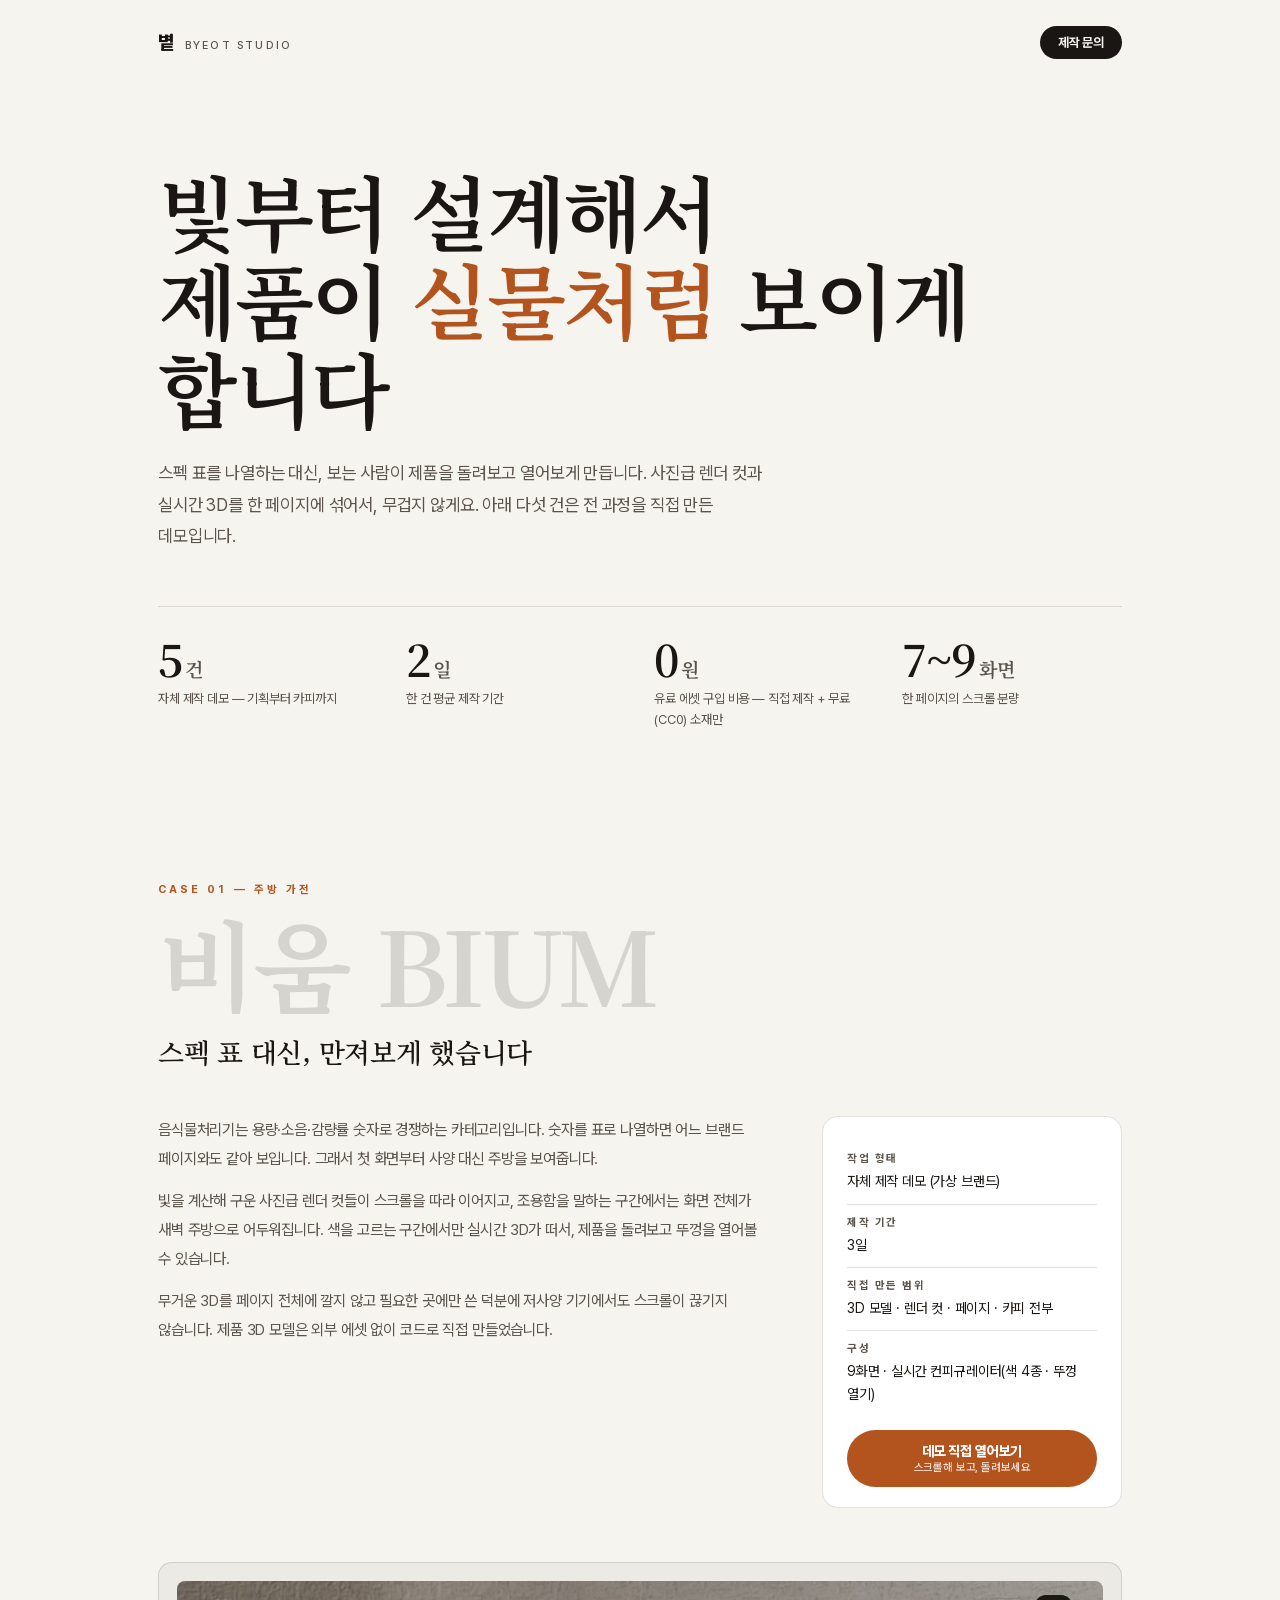
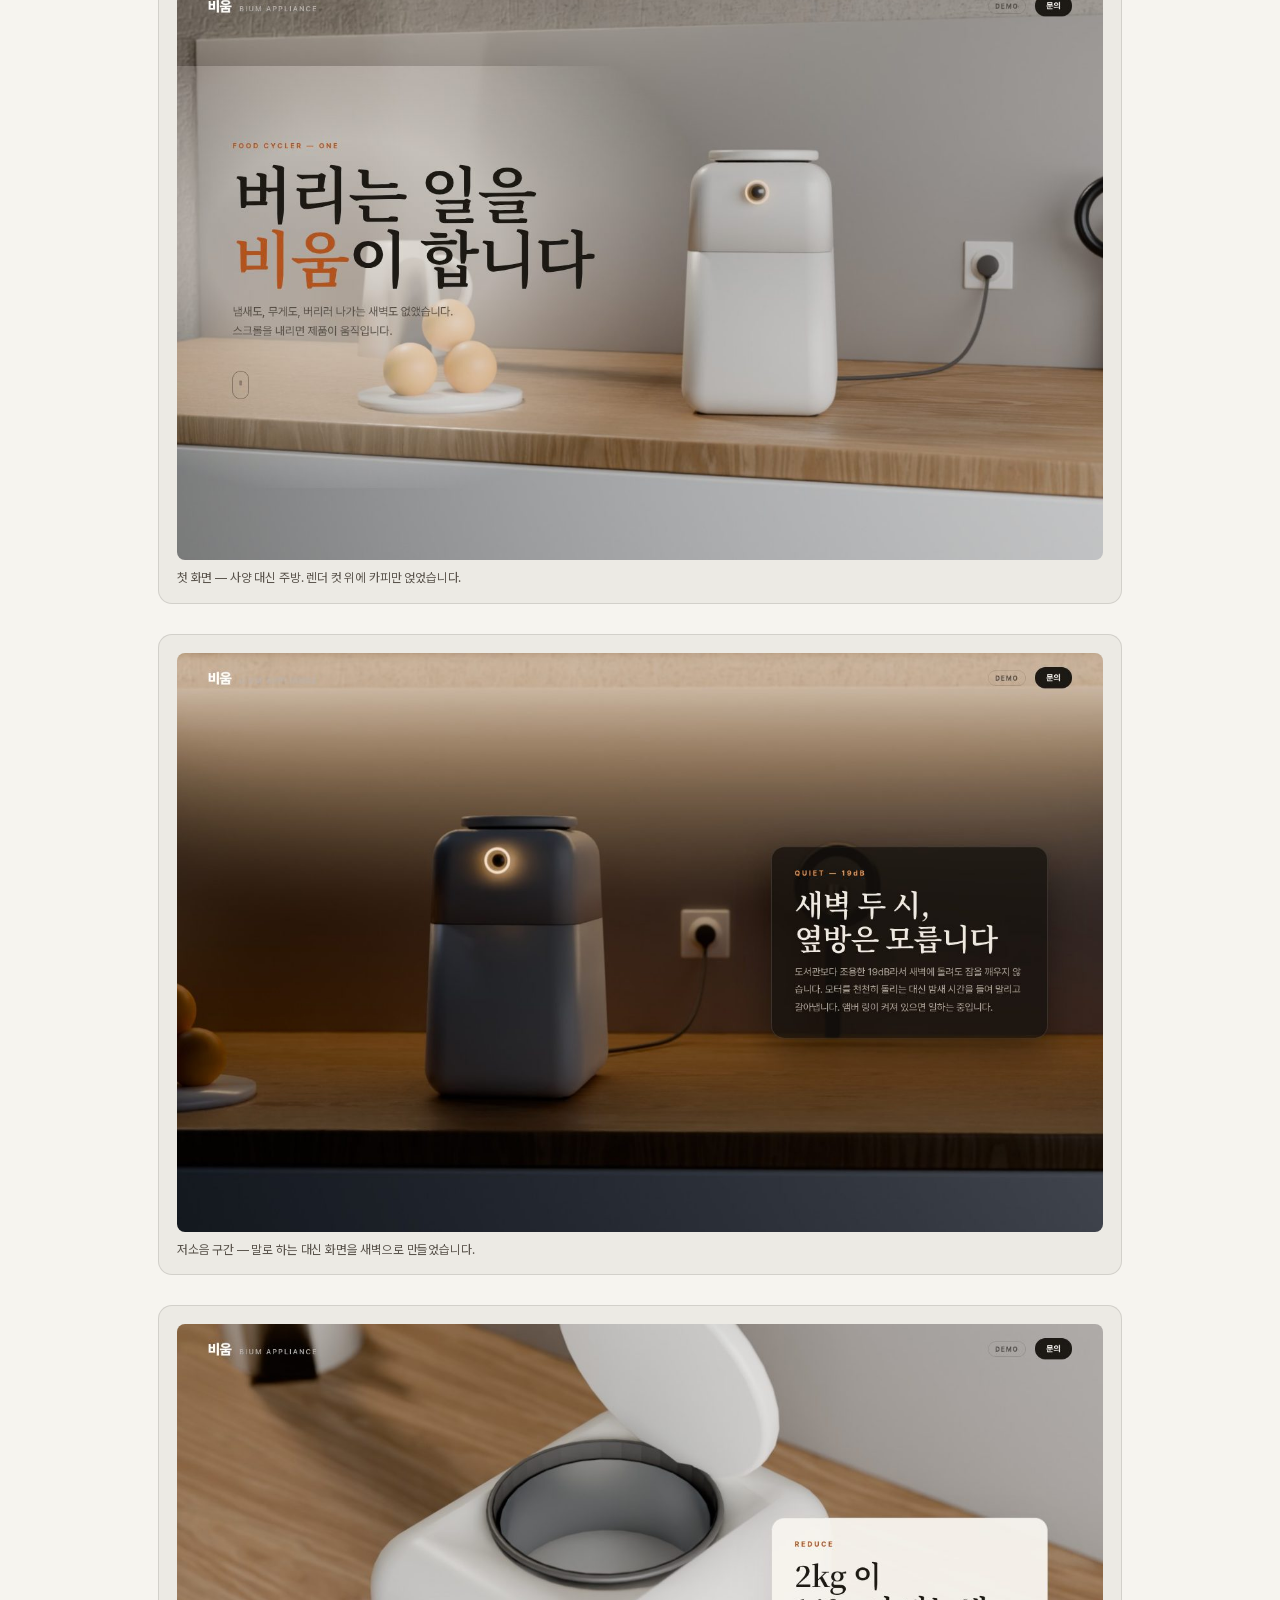
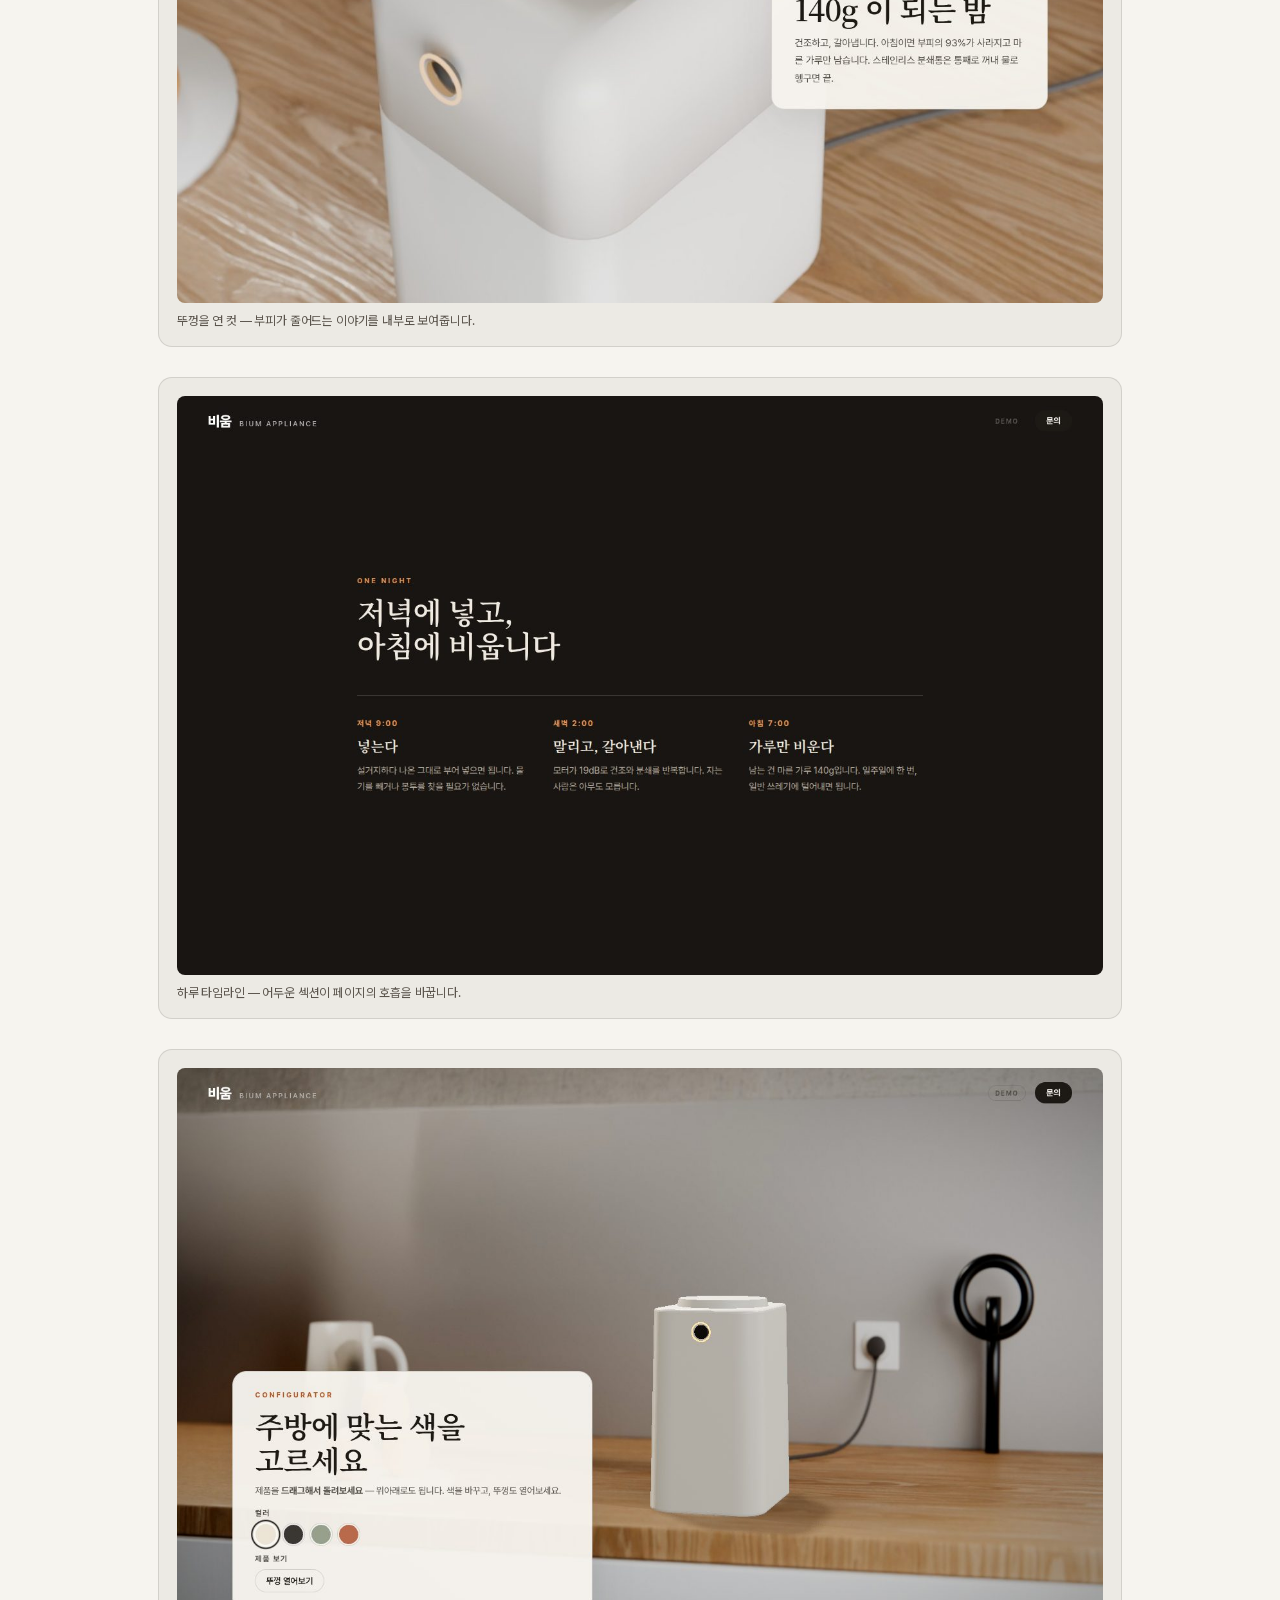
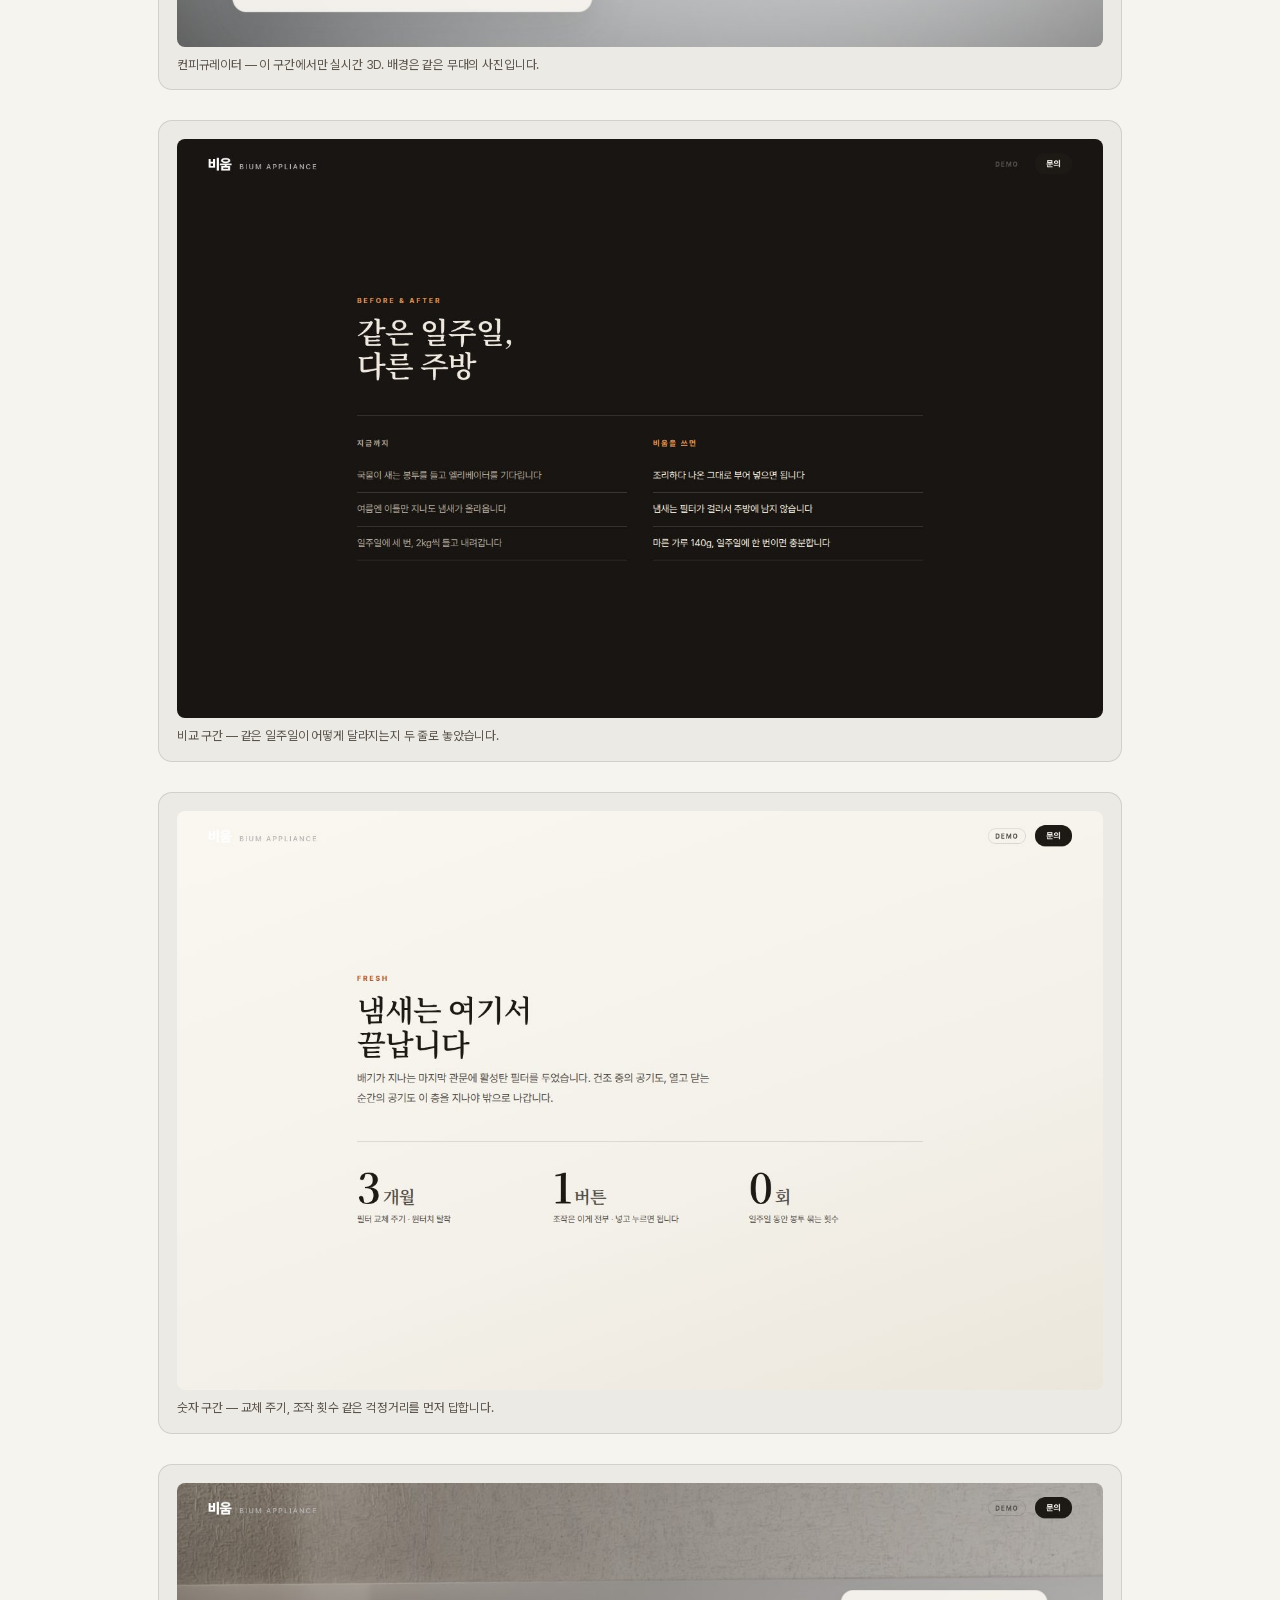
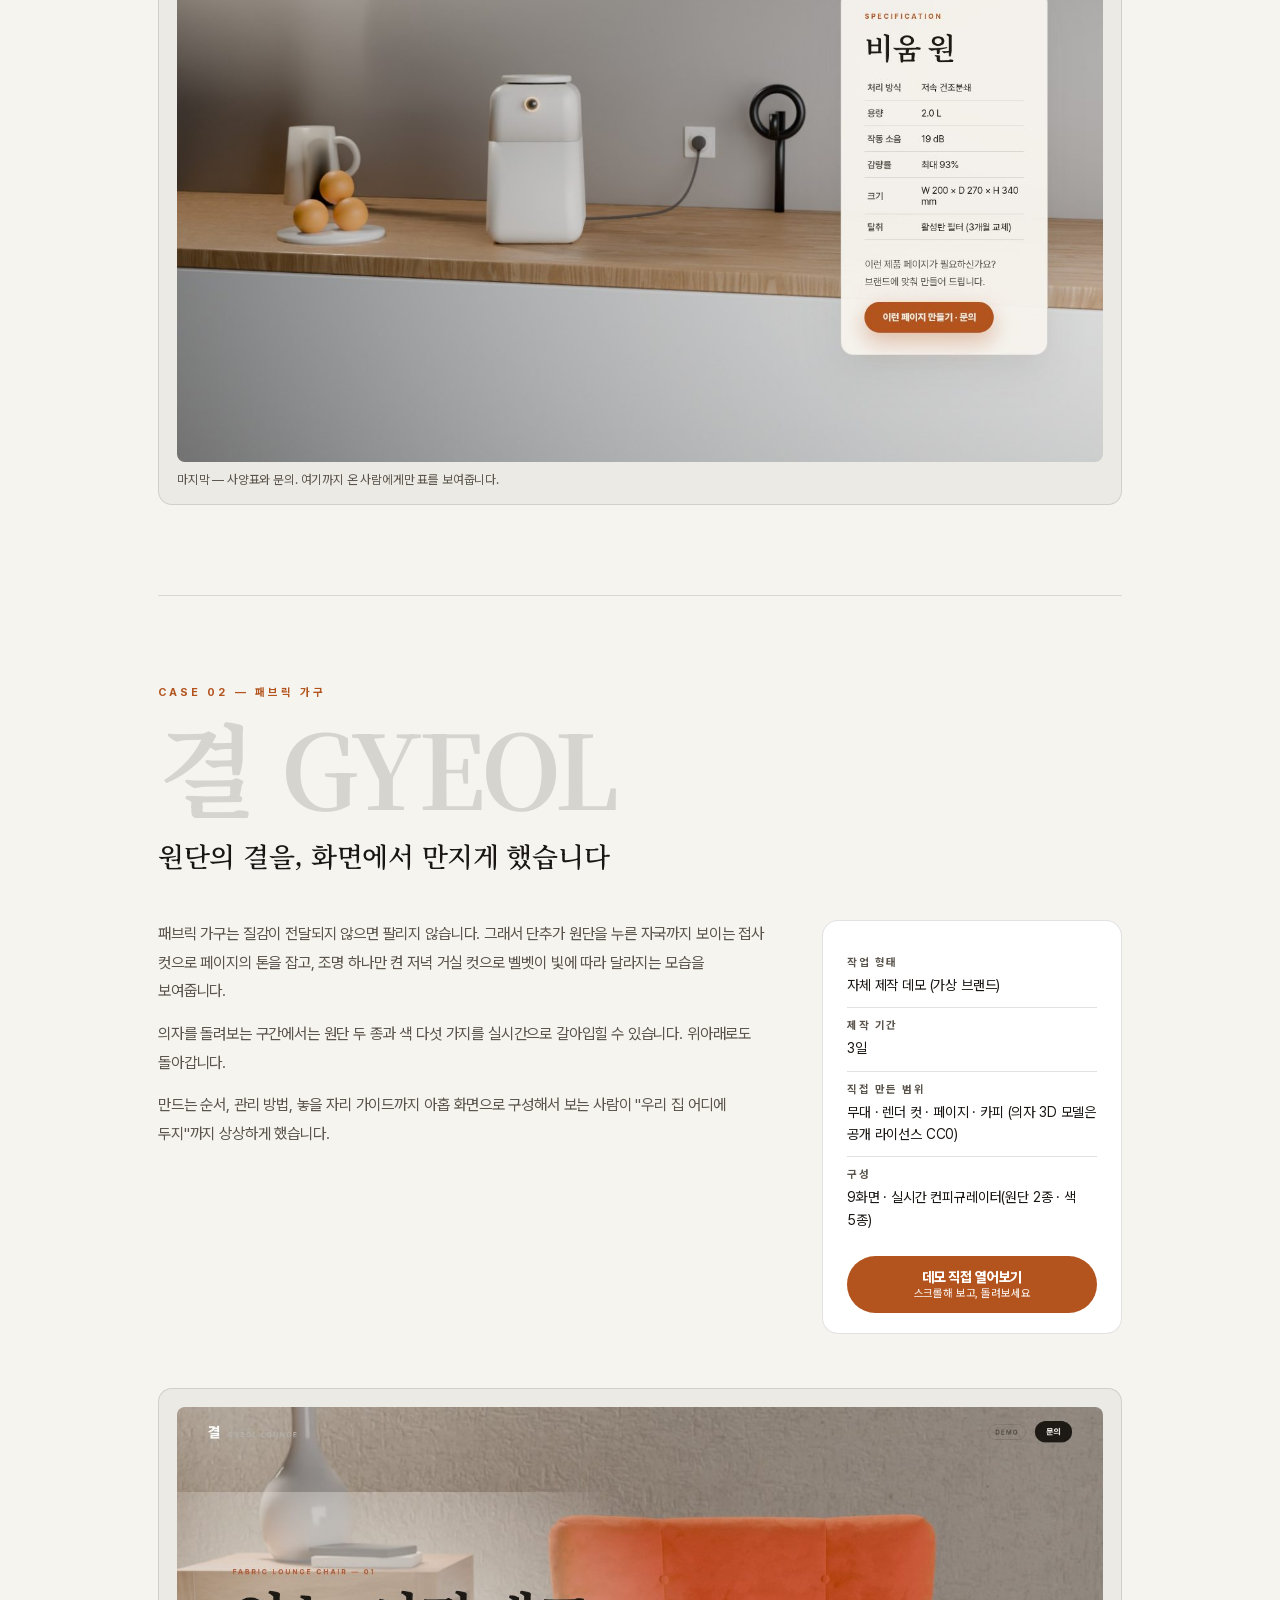
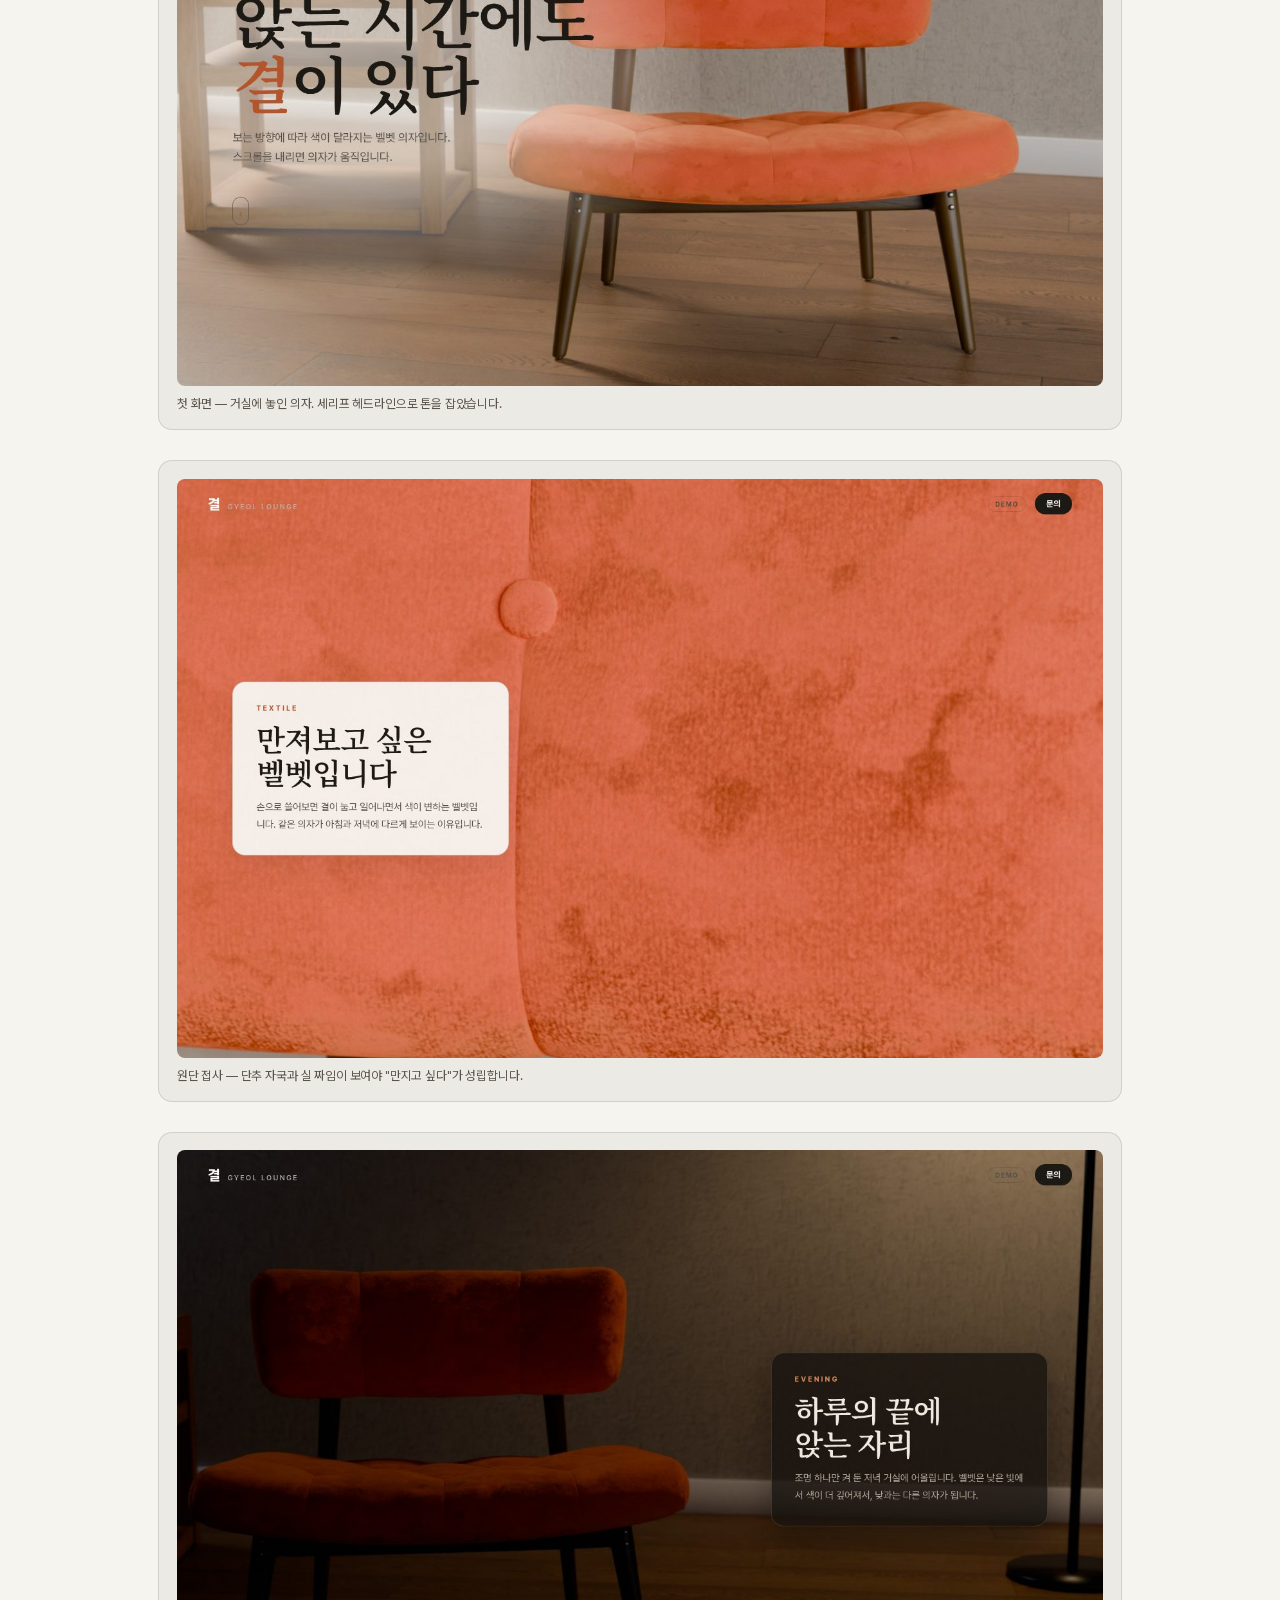
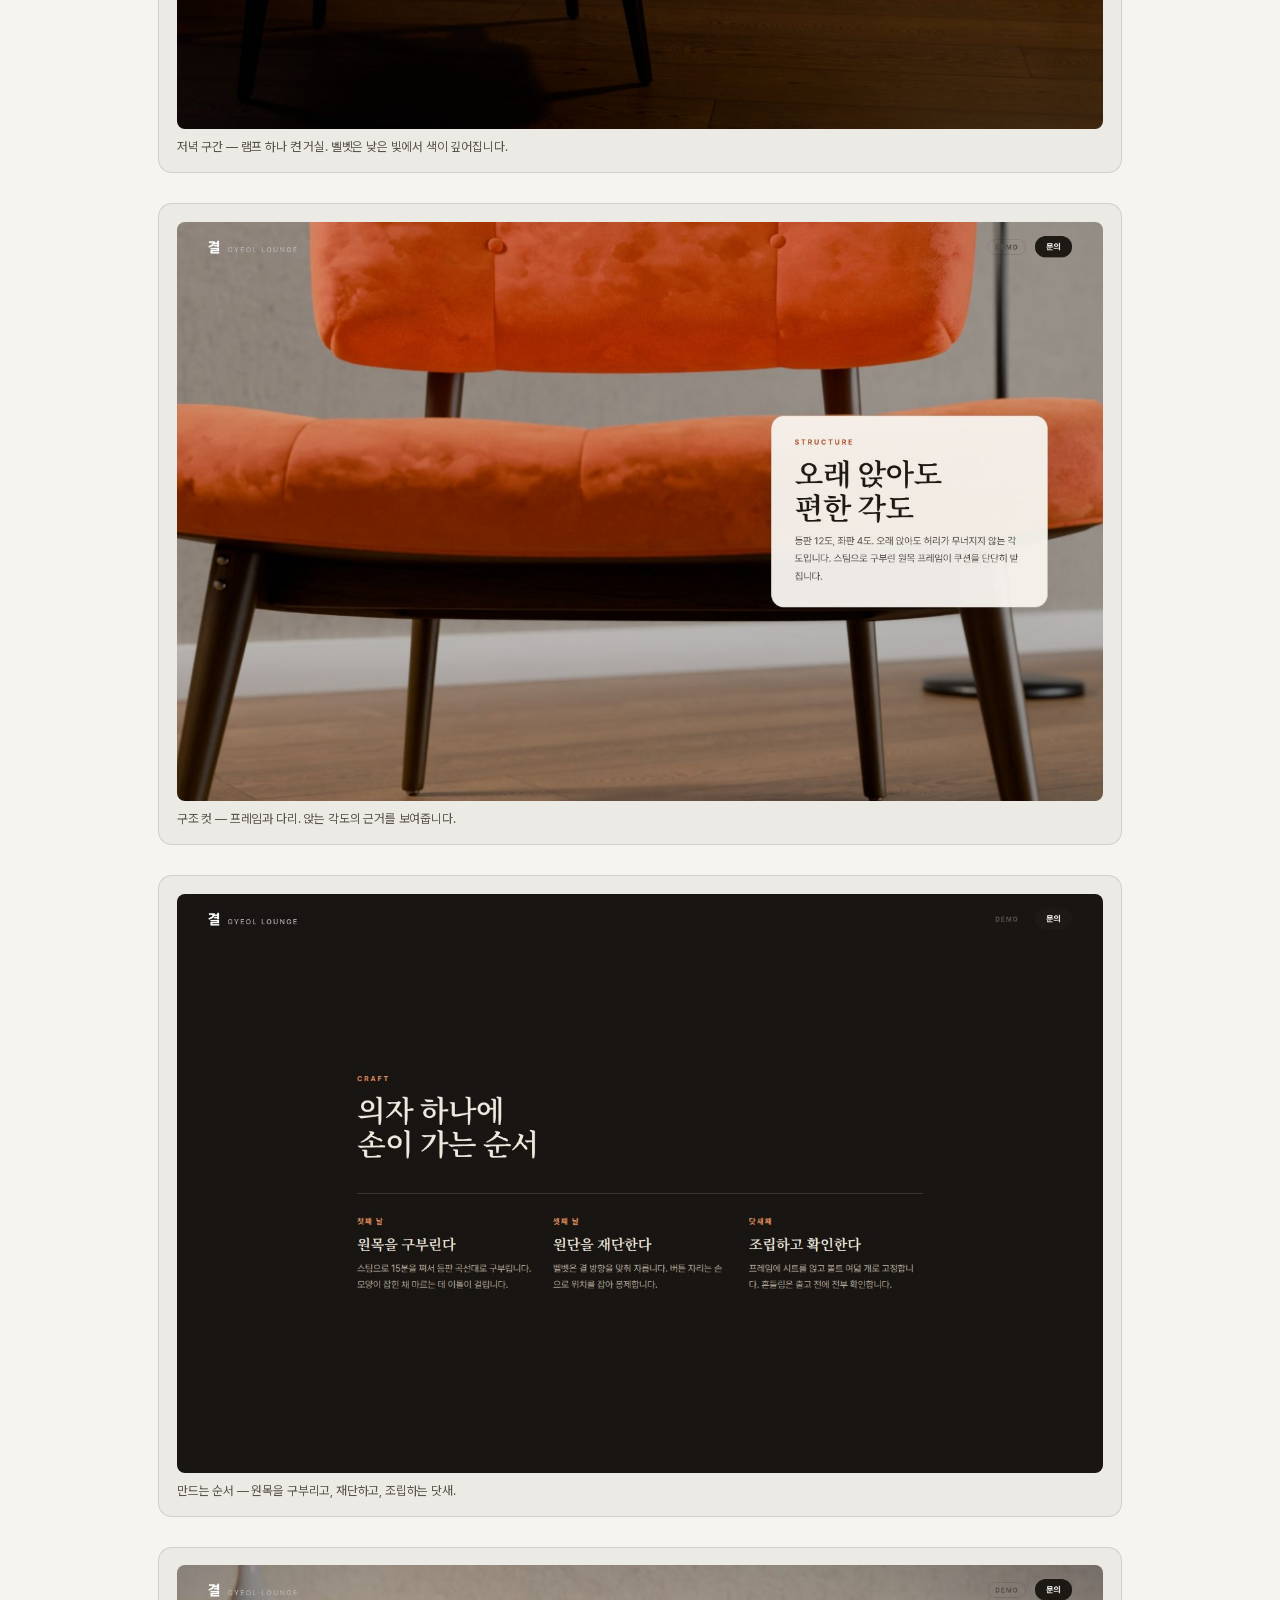
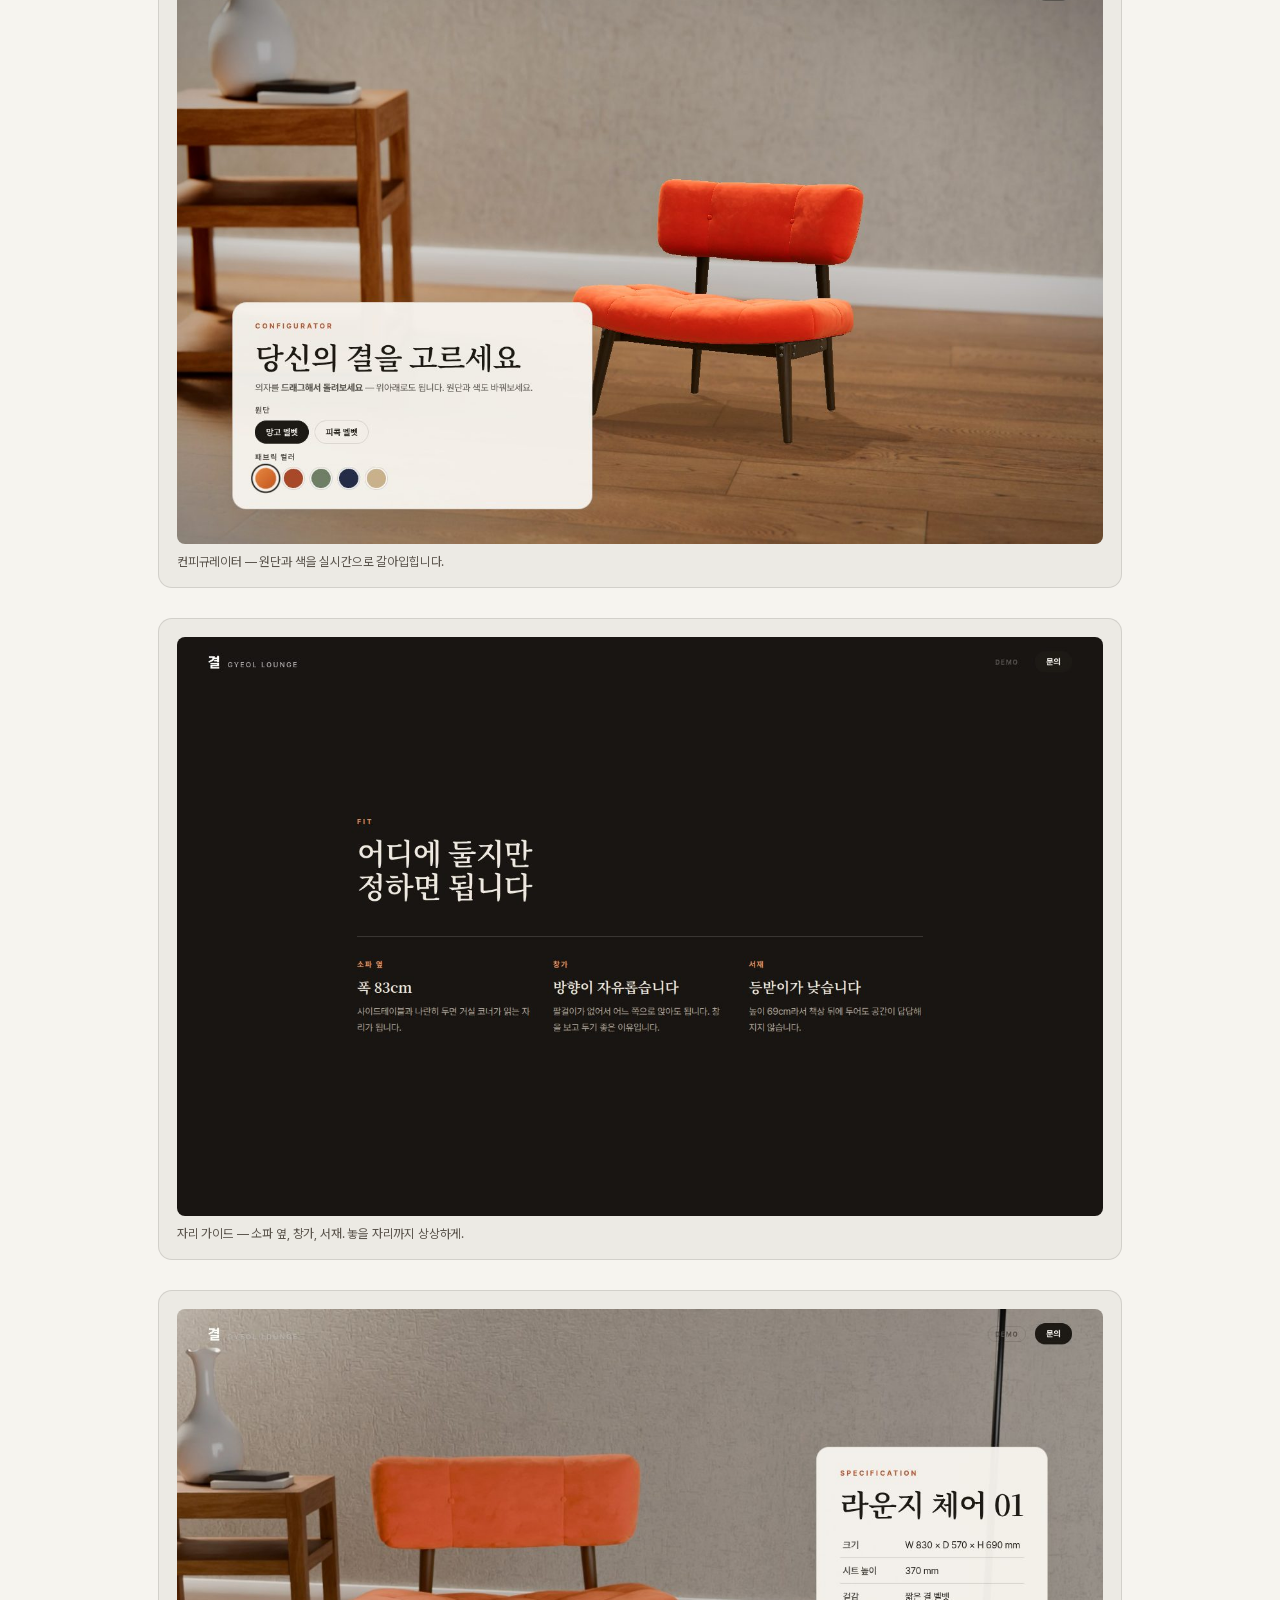
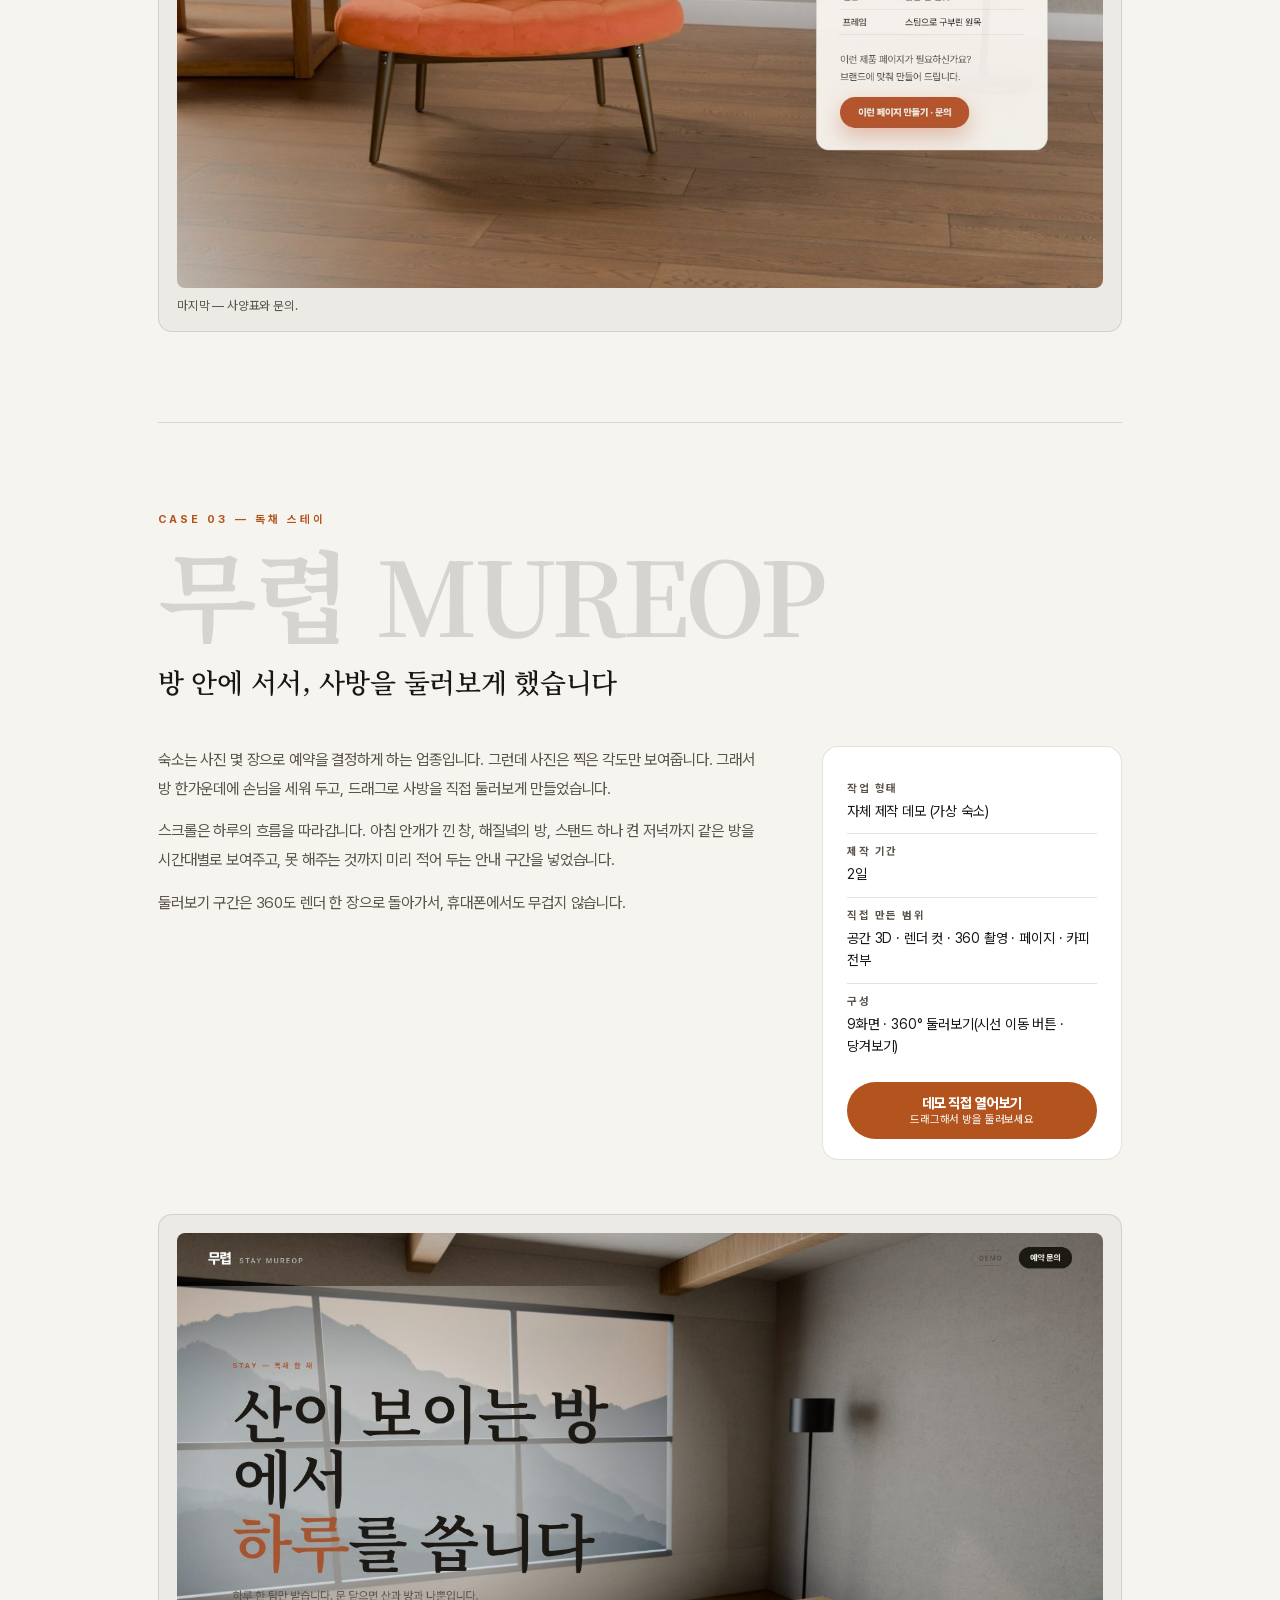
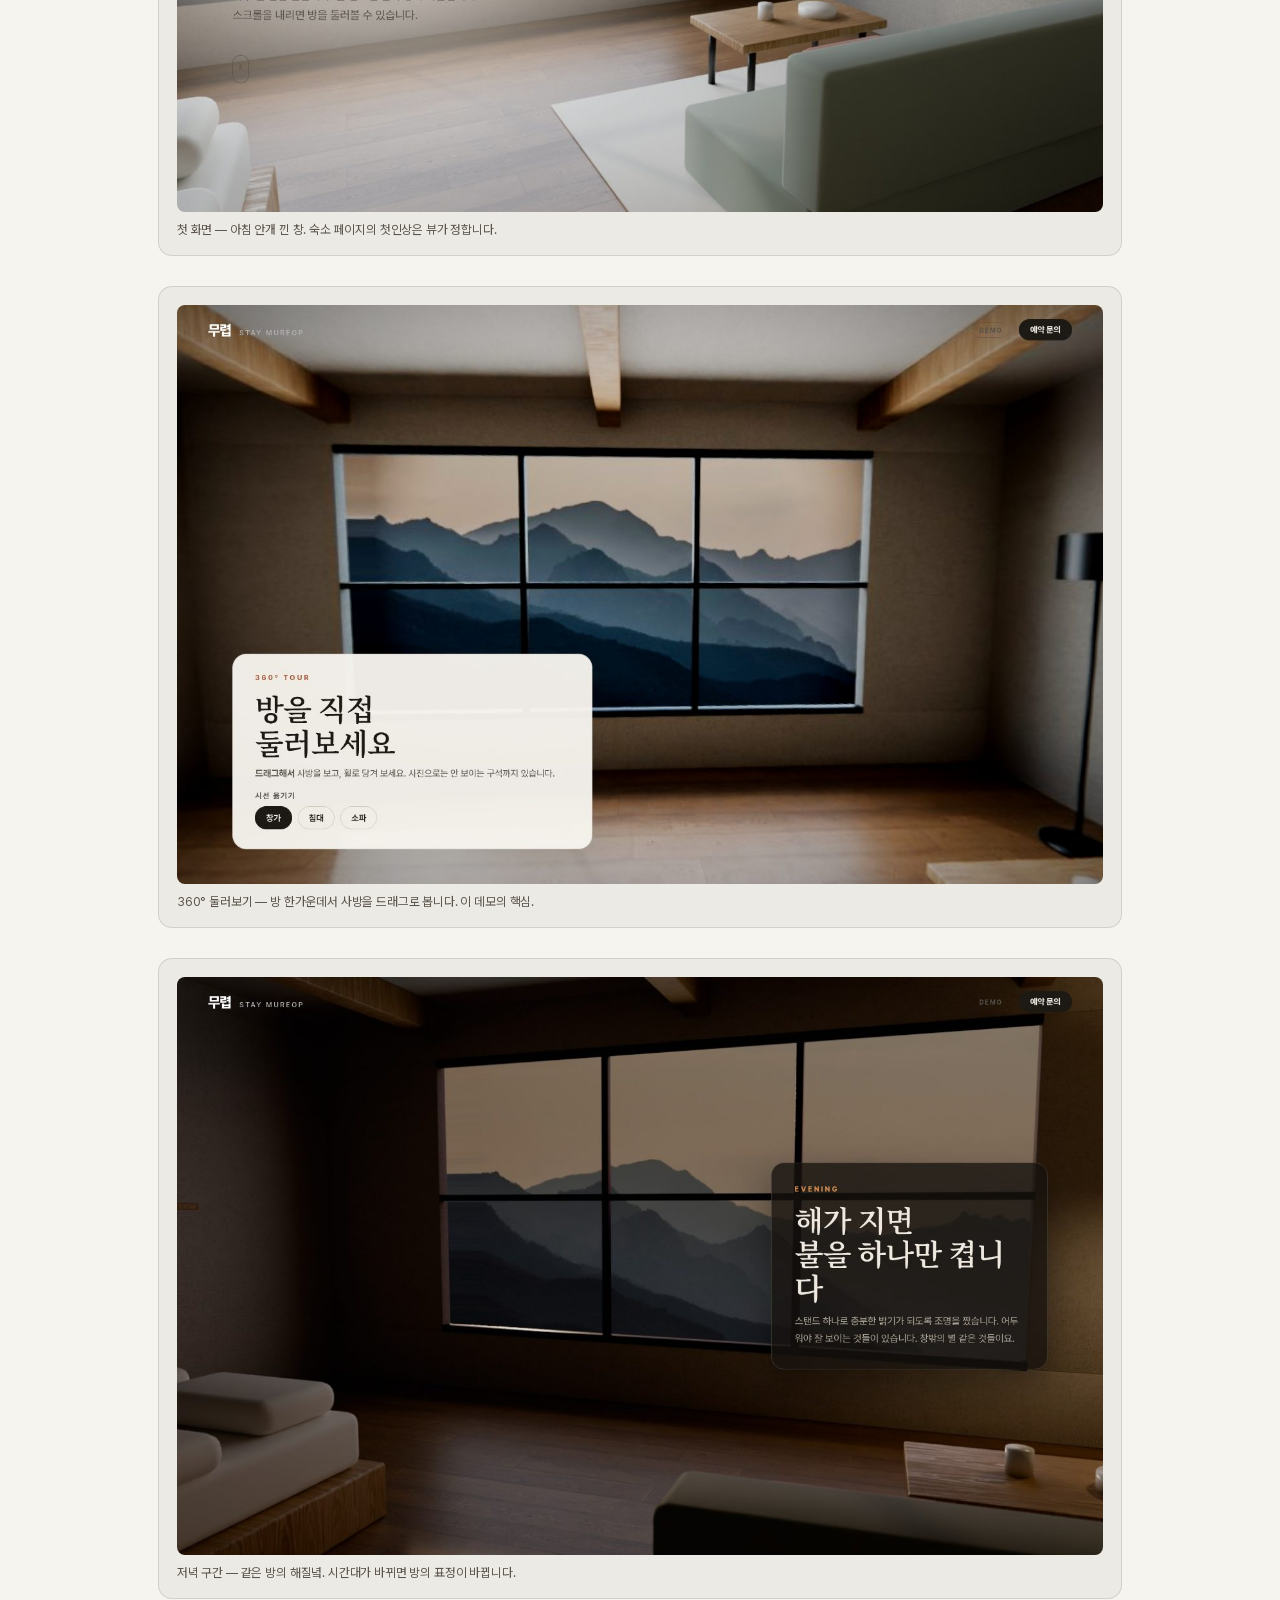
==== commit 76a37c34: "site: 볕 작업기록 + 데모 4종 갱신 (freelance-studio e1d2f17)" ====
--- a/index.html
+++ b/index.html
@@ -210,9 +210,9 @@
       <h1>빛부터 설계해서<br />제품이 <em>실물처럼</em> 보이게 합니다</h1>
       <p class="lede">스펙 표를 나열하는 대신, 보는 사람이 제품을 돌려보고 열어보게 만듭니다.
       사진급 렌더 컷과 실시간 3D를 한 페이지에 섞어서, 무겁지 않게요.
-      아래 네 건은 전 과정을 직접 만든 데모입니다.</p>
+      아래 다섯 건은 전 과정을 직접 만든 데모입니다.</p>
       <div class="facts">
-        <div class="fact"><p class="fact-num">4<span>건</span></p><p class="fact-label">자체 제작 데모 — 기획부터 카피까지</p></div>
+        <div class="fact"><p class="fact-num">5<span>건</span></p><p class="fact-label">자체 제작 데모 — 기획부터 카피까지</p></div>
         <div class="fact"><p class="fact-num">2<span>일</span></p><p class="fact-label">한 건 평균 제작 기간</p></div>
         <div class="fact"><p class="fact-num">0<span>원</span></p><p class="fact-label">유료 에셋 구입 비용 — 직접 제작 + 무료(CC0) 소재만</p></div>
         <div class="fact"><p class="fact-num">7~9<span>화면</span></p><p class="fact-label">한 페이지의 스크롤 분량</p></div>
@@ -371,6 +371,38 @@
       </div>
     </section>
 
+    <!-- 케이스 5: 한땀 (퍼블리싱 샘플) -->
+    <section class="case" id="pubsample">
+      <div class="case-head">
+        <p class="case-no">CASE 05 — 시안 퍼블리싱 샘플 · 주문 제본 공방</p>
+        <h2 class="case-title" data-fill>한땀 제본소</h2>
+        <p class="case-tag">시안을 받아, 그대로 옮겼습니다</p>
+      </div>
+      <div class="case-body">
+        <div class="case-desc">
+          <p>앞의 네 건은 3D와 렌더 컷이 들어가 무겁습니다. 이 건은 반대입니다.
+          3D도 외부 라이브러리도 없이 HTML·CSS·JS만으로 만든 한 페이지이고,
+          글꼴·스크립트·스타일을 다 합쳐 전송량이 약 72KB입니다.</p>
+          <p>먼저 1440px 고정폭 시안 한 장을 만들고, 그 이미지만 보고 반응형 페이지를 옮겼습니다.
+          같은 폭에서 캡처해 겹쳐 보니 달라진 픽셀이 전체의 0.03%였고, 남은 차이는 상단 메뉴 10px 어긋남뿐입니다.
+          시안과 구현을 같은 사람이 만들었으므로, 남의 시안을 옮기는 일의 난이도를 그대로 보여주지는 못합니다.</p>
+          <p>스크롤 연출은 세 가지입니다. 요소 등장, 한 구간 고정(고정된 그림이 단계마다 한 겹씩 그려짐),
+          구간 전환(가격 구간이 종이색에서 먹색으로 바뀜). 시스템의 &lsquo;움직임 줄이기&rsquo; 설정이 켜져 있으면 모두 꺼집니다.</p>
+        </div>
+        <aside class="case-meta">
+          <div class="meta-row"><p class="meta-k">작업 형태</p><p class="meta-v">자체 제작 데모 (가상 브랜드)</p></div>
+          <div class="meta-row"><p class="meta-k">구성</p><p class="meta-v">1페이지 · 5구간 · 390/768/1440px 반응형, 가로 스크롤 없음</p></div>
+          <div class="meta-row"><p class="meta-k">기술</p><p class="meta-v">순수 HTML·CSS·JS, 번들러·외부 라이브러리 없음</p></div>
+          <div class="meta-row"><p class="meta-k">직접 만든 범위</p><p class="meta-v">시안 · 그림(SVG) · 페이지 · 카피 전부</p></div>
+          <a class="open" href="pubsample/">데모 직접 열어보기<small>스크롤해 보고, 폭을 줄여 보세요</small></a>
+        </aside>
+      </div>
+      <div class="shots">
+        <figure class="shot"><img src="shots/pubsample-compare.jpg" alt="시안, 구현, 차이를 나란히 놓은 비교 이미지" loading="lazy" /><figcaption>시안 | 구현 | 차이 — 직접 만든 가상 시안과 구현을 같은 폭에서 겹친 결과.</figcaption></figure>
+        <figure class="shot"><img src="shots/pubsample-responsive.jpg" alt="390, 768, 1440 폭의 첫 화면" loading="lazy" /><figcaption>390 / 768 / 1440 — 한 벌의 HTML, 세 폭 모두 가로 스크롤 없음.</figcaption></figure>
+      </div>
+    </section>
+
     <!-- FAQ -->
     <section class="faq" id="faq">
       <h2>자주 묻는 질문</h2>
@@ -427,7 +459,7 @@
     <div class="wrap">
       <h2>이런 페이지가 필요하신가요?</h2>
       <p>제품이든 매장이든, 보는 사람이 머무르고 만져보게 만드는 페이지를
-      브랜드에 맞춰 만들어 드립니다. 위 데모 네 건이 작업 방식의 증거입니다.</p>
+      브랜드에 맞춰 만들어 드립니다. 위 데모 다섯 건이 작업 방식의 증거입니다.</p>
       <a class="mail-big" href="mailto:fa0509@naver.com?subject=%EC%9D%B8%ED%84%B0%EB%9E%99%ED%8B%B0%EB%B8%8C%20%EC%9B%B9%20%EC%A0%9C%EC%9E%91%20%EB%AC%B8%EC%9D%98">fa0509@naver.com 으로 문의</a>
     </div>
   </section>
@@ -435,7 +467,7 @@
   <div class="wrap">
     <footer class="foot">
       <p><strong>볕</strong>은 빛이 잘 드는 자리를 뜻합니다. 제품이 가장 잘 보이는 자리를 찾는 일을 합니다.</p>
-      <p style="margin-top:10px">비움 BIUM · 결 GYEOL · 무렵은 작업 방식을 보여주기 위한 <strong>가상의 브랜드 데모</strong>입니다.
+      <p style="margin-top:10px">비움 BIUM · 결 GYEOL · 무렵 · 한땀 제본소는 작업 방식을 보여주기 위한 <strong>가상의 브랜드 데모</strong>입니다.
       실존 브랜드·숙소와 무관하며, 사양·안내 수치는 데모용 허구입니다.</p>
     </footer>
   </div>
